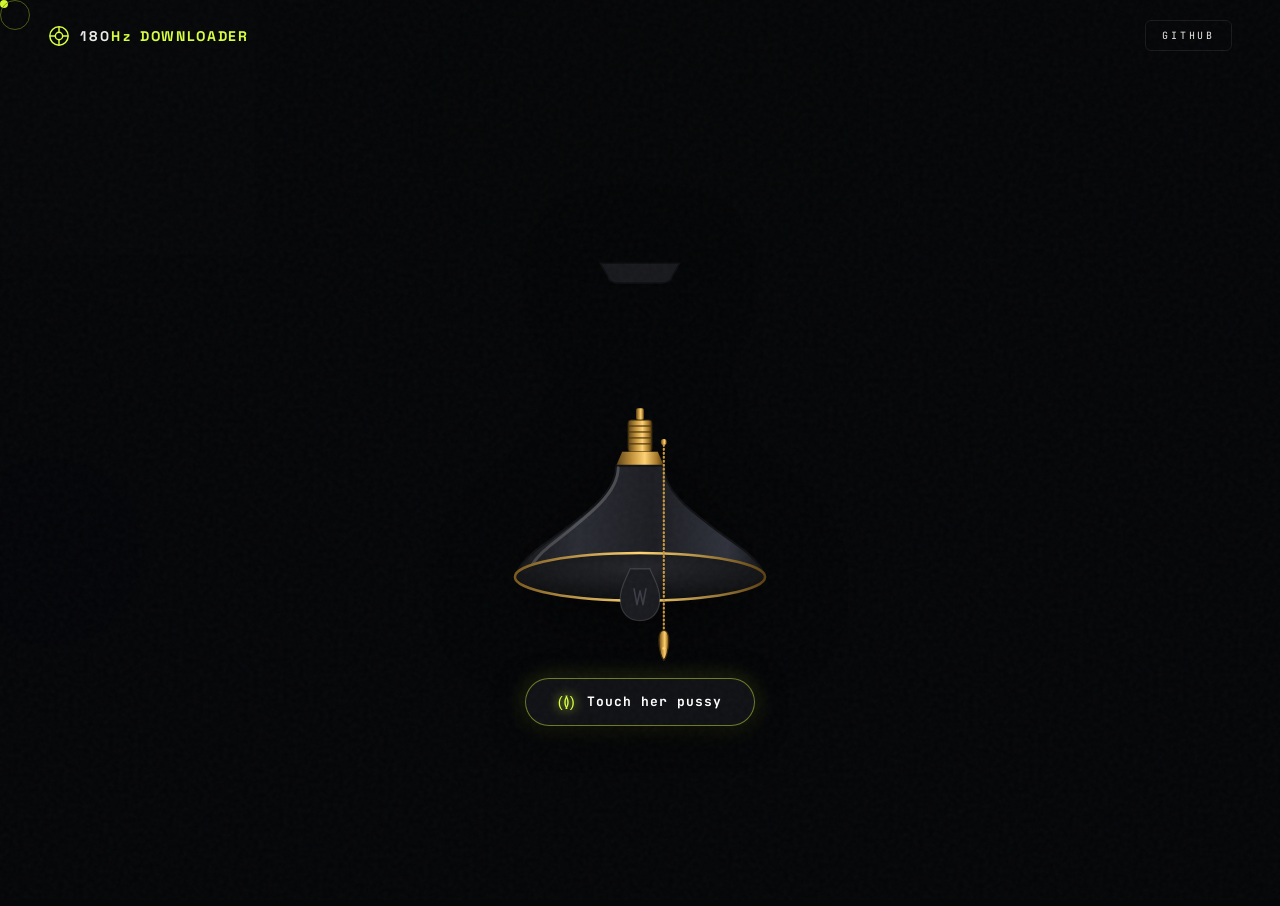
==== web/index.html @ d0e92d8c "feat: add dedicated App Auto-Update section with live GitHub hash detection, progress polling, and a" ====
<!DOCTYPE html>
<html lang="en">
  <head>
    <meta charset="UTF-8" />
    <meta name="viewport" content="width=device-width, initial-scale=1.0" />
    <title>180Hz Downloader</title>
    <meta
      name="description"
      content="Download high-quality videos and audio instantly from YouTube, Facebook, Instagram, and more — fast, clean, zero hassle."
    />
    <link rel="preconnect" href="https://fonts.googleapis.com" />
    <link rel="preconnect" href="https://fonts.gstatic.com" crossorigin />
    <link
      href="https://fonts.googleapis.com/css2?family=Space+Grotesk:wght@400;500;700&family=JetBrains+Mono:wght@400;700&display=swap"
      rel="stylesheet"
    />
    <meta http-equiv="Cache-Control" content="no-cache, no-store, must-revalidate" />
    <meta http-equiv="Pragma" content="no-cache" />
    <meta http-equiv="Expires" content="0" />
    <link rel="stylesheet" href="styles.css?v=3.5.0" />
    <script>window.FLOWDOWN_API_URL = window.location.origin + '/api/v1';</script>
  </head>
  <body class="noise">
    <!-- ambient layers -->
    <div class="orb orb-a"></div>
    <div class="orb orb-b"></div>
    <div class="orb orb-c"></div>
    <div class="grid-overlay"></div>

    <!-- cursor -->
    <div class="cur-dot" id="curDot"></div>
    <div class="cur-ring" id="curRing"></div>

    <!-- nav -->
    <header class="nav">
      <div class="brand">
        <svg viewBox="0 0 24 24" class="ico lime"><circle cx="12" cy="12" r="10" fill="none" stroke="currentColor" stroke-width="1.6"/><circle cx="12" cy="12" r="4" fill="none" stroke="currentColor" stroke-width="1.6"/><path d="M12 2v6M12 16v6M2 12h6M16 12h6" stroke="currentColor" stroke-width="1.6"/></svg>
        <span>180<span class="nav-hz">Hz</span> <em>DOWNLOADER</em></span>
      </div>
      <nav class="nav-meta">
        <!-- Update button: shown ONLY when an update is available on GitHub -->
        <button type="button" id="navUpdateBtn" class="nav-update-btn hidden" title="New update available on GitHub">
          <span class="nav-update-pulse"></span>
          <svg viewBox="0 0 24 24" class="ico-up" fill="none" stroke="currentColor" stroke-width="2.2"><path d="M21 15v4a2 2 0 0 1-2 2H5a2 2 0 0 1-2-2v-4"/><polyline points="7 10 12 15 17 10"/><line x1="12" y1="15" x2="12" y2="3"/></svg>
          <span>UPDATE (<span id="navUpdateVer">v2.1.1</span>)</span>
        </button>
        <a href="https://github.com/tanjeem180hz/180hz_video-downloader" target="_blank" rel="noopener noreferrer" class="nav-cta">GitHub</a>
      </nav>
    </header>

    <!-- Studio Lamp Interactive Lighting Stage -->
    <div class="studio-lamp-stage" id="lampStage">
      <!-- Volumetric light cone layers -->
      <div class="lamp-beam-cone" id="lampBeamCone"></div>
      <div class="lamp-ambient-pool" id="lampAmbientPool"></div>

      <!-- The physical lamp fixture -->
      <div class="lamp-fixture-wrap" id="lampFixtureWrap">
        <svg viewBox="0 0 360 440" class="studio-lamp-svg" id="studioLampSvg" aria-label="Studio Lamp">
          <defs>
            <linearGradient id="cordGrad" x1="0%" y1="0%" x2="100%" y2="0%">
              <stop offset="0%" stop-color="#141518"/>
              <stop offset="50%" stop-color="#2c2e36"/>
              <stop offset="100%" stop-color="#101114"/>
            </linearGradient>

            <linearGradient id="shadeOuterGrad" x1="0%" y1="0%" x2="100%" y2="0%">
              <stop offset="0%" stop-color="#141518"/>
              <stop offset="25%" stop-color="#2a2c34"/>
              <stop offset="55%" stop-color="#1c1d22"/>
              <stop offset="85%" stop-color="#2f323c"/>
              <stop offset="100%" stop-color="#121316"/>
            </linearGradient>

            <linearGradient id="brassCollarGrad" x1="0%" y1="0%" x2="100%" y2="0%">
              <stop offset="0%" stop-color="#5a4114"/>
              <stop offset="35%" stop-color="#c9983e"/>
              <stop offset="60%" stop-color="#ffd273"/>
              <stop offset="85%" stop-color="#a87a2a"/>
              <stop offset="100%" stop-color="#4d350d"/>
            </linearGradient>

            <linearGradient id="shadeRimGrad" x1="0%" y1="0%" x2="100%" y2="0%">
              <stop offset="0%" stop-color="#7a591e"/>
              <stop offset="50%" stop-color="#ffd573"/>
              <stop offset="100%" stop-color="#5c4012"/>
            </linearGradient>

            <radialGradient id="innerShadeLitGrad" cx="50%" cy="30%" r="70%">
              <stop offset="0%" stop-color="#ffffff"/>
              <stop offset="25%" stop-color="#fffceb"/>
              <stop offset="65%" stop-color="#f5e8b5"/>
              <stop offset="90%" stop-color="#997833"/>
              <stop offset="100%" stop-color="#402c0b"/>
            </radialGradient>

            <radialGradient id="innerShadeUnlitGrad" cx="50%" cy="30%" r="70%">
              <stop offset="0%" stop-color="#24252a"/>
              <stop offset="60%" stop-color="#16171a"/>
              <stop offset="100%" stop-color="#0c0d0f"/>
            </radialGradient>

            <radialGradient id="bulbGlowGrad" cx="50%" cy="45%" r="55%">
              <stop offset="0%" stop-color="#ffffff"/>
              <stop offset="30%" stop-color="#fffce8"/>
              <stop offset="65%" stop-color="#d8ff3e"/>
              <stop offset="88%" stop-color="rgba(216, 255, 62, 0.4)"/>
              <stop offset="100%" stop-color="rgba(216, 255, 62, 0)"/>
            </radialGradient>

            <filter id="softBulbBloom" x="-50%" y="-50%" width="200%" height="200%">
              <feGaussianBlur in="SourceGraphic" stdDeviation="6" result="blur"/>
              <feMerge>
                <feMergeNode in="blur"/>
                <feMergeNode in="SourceGraphic"/>
              </feMerge>
            </filter>
          </defs>

          <!-- Ceiling Mounting Canopy -->
          <path d="M140 0 L220 0 L212 14 C212 18 206 20 200 20 L160 20 C154 20 148 18 148 14 Z" fill="#18191d" stroke="#0e0f12" stroke-width="1.5"/>

          <!-- Braided Cable -->
          <line x1="180" y1="20" x2="180" y2="150" stroke="url(#cordGrad)" stroke-width="4.5" stroke-linecap="round"/>

          <!-- Cable Strain Relief -->
          <rect x="176" y="146" width="8" height="12" rx="2" fill="url(#brassCollarGrad)"/>

          <!-- Heavy Knurled Fixture Socket -->
          <g class="lamp-socket-wrap">
            <rect x="168" y="158" width="24" height="32" rx="3" fill="url(#brassCollarGrad)" stroke="#3a280b" stroke-width="1"/>
            <line x1="168" y1="164" x2="192" y2="164" stroke="#48330e" stroke-width="1.2"/>
            <line x1="168" y1="170" x2="192" y2="170" stroke="#48330e" stroke-width="1.2"/>
            <line x1="168" y1="176" x2="192" y2="176" stroke="#48330e" stroke-width="1.2"/>
            <line x1="168" y1="182" x2="192" y2="182" stroke="#48330e" stroke-width="1.2"/>
          </g>

          <!-- Shade Neck Mount -->
          <path d="M162 190 L198 190 L204 204 L156 204 Z" fill="url(#brassCollarGrad)"/>

          <!-- Clickable Lamp Head (Shade, Reflector, Bulb) -->
          <g class="lamp-clickable-head" id="lampClickableHead" cursor="pointer">
            <!-- Industrial Bell Lamp Shade (Outer Shell) -->
            <path d="M156 204 C156 230 130 250 82 284 C68 294 58 304 54 316 C120 338 240 338 306 316 C302 304 292 294 278 284 C230 250 204 230 204 204 Z"
                  fill="url(#shadeOuterGrad)" stroke="#111215" stroke-width="2"/>

            <!-- Curvature Highlight Streak -->
            <path d="M158 206 C158 230 134 250 90 284 C80 292 72 300 68 310"
                  stroke="rgba(255,255,255,0.18)" stroke-width="3" stroke-linecap="round" fill="none"/>

            <!-- Inner Shade Underside (Reflector) -->
            <ellipse cx="180" cy="316" rx="126" ry="24" class="shade-inner-reflector" fill="url(#innerShadeUnlitGrad)" stroke="url(#shadeRimGrad)" stroke-width="2.5"/>

            <!-- Bulb Unit -->
            <g class="lamp-bulb-unit">
              <!-- Bulb Glow Aura (When ON) -->
              <ellipse cx="180" cy="328" rx="38" ry="48" class="bulb-glow-aura" fill="url(#bulbGlowGrad)" filter="url(#softBulbBloom)"/>

              <!-- Bulb Glass Body -->
              <path d="M170 308 C166 318 160 326 160 338 C160 352 168 360 180 360 C192 360 200 352 200 338 C200 326 194 318 190 308 Z"
                    class="bulb-glass" fill="#1e1f24" stroke="rgba(255,255,255,0.2)" stroke-width="1.2"/>

              <!-- Radiant Filament Loop -->
              <path d="M174 328 L177 344 L180 330 L183 344 L186 328" class="bulb-filament" fill="none" stroke="#444" stroke-width="1.6" stroke-linecap="round" stroke-linejoin="round"/>
            </g>
          </g>

          <!-- Beaded Pull Chain with Brass Teardrop Handle -->
          <g class="lamp-pull-chain" id="lampPullChain" cursor="pointer">
            <circle cx="204" cy="180" r="3" fill="url(#brassCollarGrad)"/>
            <line x1="204" y1="183" x2="204" y2="370" class="chain-beads" stroke="#c9983e" stroke-width="2.2" stroke-dasharray="1 3" stroke-linecap="round"/>
            <path d="M204 370 C201 370 199 374 199 380 C199 390 202 398 204 400 C206 398 209 390 209 380 C209 374 207 370 204 370 Z"
                  class="chain-handle" fill="url(#brassCollarGrad)" stroke="#3a280b" stroke-width="1.2"/>
            <circle cx="204" cy="388" r="1.5" fill="#ffd573"/>
          </g>
        </svg>
      </div>

      <!-- Standby Power Button (Only visible when lamp is off) -->
      <div class="lamp-standby-hint" id="lampStandbyHint">
        <button type="button" class="hint-pill" id="lampPowerBtn" title="Touch me">
          <span class="hint-icon">(≬)</span>
          <span class="hint-text">Touch her pussy</span>
        </button>
      </div>
    </div>

    <!-- Main Workspace (Encapsulating hero, console, footer) -->
    <main id="mainAppWorkspace" class="main-workspace">
    <!-- hero -->
    <section class="hero compact-hero">
      <div class="hero-center">
        <!-- Brand Title with 180Hz (small 'z') & bespoke frequency animation -->
        <div class="brand-hero-block">
          <h1 class="hero-brand-title">
            <span class="brand-hz-badge">
              <span class="hz-num">180</span><span class="hz-unit">Hz</span>
            </span>
            <span class="brand-text-downloader">DOWNLOADER</span>
          </h1>
        </div>

        <p class="hero-subtitle">
          Studio-Grade Video &amp; Lossless Audio Engine
        </p>

        <div class="pro-keyword-dock">
          <div class="keyword-chip accent">
            <svg viewBox="0 0 24 24" class="kw-star" fill="currentColor" aria-hidden="true">
              <path d="M12 0C12 6.627 6.627 12 0 12C6.627 12 12 17.373 12 24C12 17.373 17.373 12 24 12C17.373 12 12 6.627 12 0Z"/>
            </svg>
            <span class="kw-text">8K UHD</span>
          </div>
          <div class="keyword-chip">
            <span class="kw-text">320k Audio</span>
          </div>
          <div class="keyword-chip">
            <span class="kw-text">Auto-Merge</span>
          </div>
          <span class="dock-sep">/</span>
          <a href="https://www.youtube.com" target="_blank" rel="noopener noreferrer" class="keyword-chip platform yt" title="Open YouTube in browser">
            <svg viewBox="0 0 24 24" class="kw-ico" fill="currentColor"><path d="M23.498 6.186a3.016 3.016 0 0 0-2.122-2.136C19.505 3.545 12 3.545 12 3.545s-7.505 0-9.377.505A3.017 3.017 0 0 0 .502 6.186C0 8.07 0 12 0 12s0 3.93.502 5.814a3.016 3.016 0 0 0 2.122 2.136c1.871.505 9.376.505 9.376.505s7.505 0 9.377-.505a3.015 3.015 0 0 0 2.122-2.136C24 15.93 24 12 24 12s0-3.93-.502-5.814zM9.545 15.568V8.432L15.818 12l-6.273 3.568z"/></svg>
            <span class="kw-text">YouTube</span>
          </a>
          <a href="https://www.facebook.com" target="_blank" rel="noopener noreferrer" class="keyword-chip platform fb" title="Open Facebook in browser">
            <svg viewBox="0 0 24 24" class="kw-ico" fill="currentColor"><path d="M24 12.073c0-6.627-5.373-12-12-12s-12 5.373-12 12c0 5.99 4.388 10.954 10.125 11.854v-8.385H7.078v-3.47h3.047V9.43c0-3.007 1.792-4.669 4.533-4.669 1.312 0 2.686.235 2.686.235v2.953H15.83c-1.491 0-1.956.925-1.956 1.874v2.25h3.328l-.532 3.47h-2.796v8.385C19.612 23.027 24 18.062 24 12.073z"/></svg>
            <span class="kw-text">Facebook</span>
          </a>
          <a href="https://www.instagram.com" target="_blank" rel="noopener noreferrer" class="keyword-chip platform ig" title="Open Instagram in browser">
            <svg viewBox="0 0 24 24" class="kw-ico" fill="none" stroke="currentColor" stroke-width="2" stroke-linecap="round" stroke-linejoin="round"><rect x="2" y="2" width="20" height="20" rx="5" ry="5"/><path d="M16 11.37A4 4 0 1 1 12.63 8 4 4 0 0 1 16 11.37z"/><line x1="17.5" y1="6.5" x2="17.51" y2="6.5"/></svg>
            <span class="kw-text">Instagram</span>
          </a>
        </div>
      </div>
    </section>

    <!-- console -->
    <section id="console" class="console compact-console">
      <div class="sec-head">
        <h2>Paste Video or Audio Link</h2>
      </div>

      <!-- Mandatory Version Gate (Shown ONLY when an update is available on GitHub) -->
      <div id="updateGateCard" class="update-gate-card hidden" role="alert">
        <div class="update-gate-glow"></div>
        <div class="update-gate-inner">
          <div class="update-gate-header">
            <div class="update-warning-pill">
              <span class="update-warn-pulse"></span>
              <span class="update-warn-label">UPDATE REQUIRED</span>
            </div>
            <span class="update-git-tag">GitHub Live Release</span>
          </div>

          <div class="update-gate-body">
            <div class="update-icon-col">
              <div class="update-shield-icon">
                <svg viewBox="0 0 24 24" fill="none" stroke="currentColor" stroke-width="1.8" stroke-linecap="round" stroke-linejoin="round">
                  <path d="M12 22s8-4 8-10V5l-8-3-8 3v7c0 6 8 10 8 10z"/>
                  <path d="M12 8v5M12 16h.01"/>
                </svg>
              </div>
            </div>
            <div class="update-info-col">
              <h3 class="update-gate-heading">A Newer Version is Available on GitHub</h3>
              <p class="update-gate-msg">
                Your current version (<strong id="gateCurrentVer" class="v-badge">v2.1.0</strong>) is deprecated. You must click <strong>UPDATE NOW</strong> to upgrade to <strong id="gateLatestVer" class="v-badge accent">v2.1.1</strong> and continue downloading.
              </p>
              <p id="gateChangelog" class="update-changelog-text"></p>
            </div>
          </div>

          <div class="update-gate-footer">
            <button type="button" id="gateUpdateBtn" class="btn-update-action" title="Click to download and install latest update">
              <span class="btn-update-icon">⚡</span>
              <span id="gateUpdateBtnText" class="btn-update-text">UPDATE NOW &amp; RESTART</span>
              <span class="btn-update-sub">1-Click Fast Auto Install</span>
            </button>
            <a href="https://github.com/tanjeem180hz/180hz_video-downloader" target="_blank" rel="noopener noreferrer" class="btn-update-github-link">
              <svg viewBox="0 0 24 24" class="ico" fill="currentColor"><path d="M12 0C5.37 0 0 5.37 0 12c0 5.31 3.435 9.795 8.205 11.385.6.105.825-.255.825-.57 0-.285-.015-1.23-.015-2.235-3.015.555-3.795-.735-4.035-1.41-.135-.345-.72-1.41-1.23-1.695-.42-.225-1.02-.78-.015-.795.945-.015 1.62.87 1.845 1.23 1.08 1.815 2.805 1.305 3.495.99.105-.78.42-1.305.765-1.605-2.67-.3-5.46-1.335-5.46-5.925 0-1.305.465-2.385 1.23-3.225-.12-.3-.54-1.53.12-3.18 0 0 1.005-.315 3.3 1.23.96-.27 1.98-.405 3-.405s2.04.135 3 .405c2.295-1.56 3.3-1.23 3.3-1.23.66 1.65.24 2.88.12 3.18.765.84 1.23 1.905 1.23 3.225 0 4.605-2.805 5.625-5.475 5.925.435.375.81 1.095.81 2.22 0 1.605-.015 2.895-.015 3.3 0 .315.225.69.825.57A12.02 12.02 0 0 0 24 12c0-6.63-5.37-12-12-12z"/></svg>
              <span>View on GitHub</span>
            </a>
          </div>
        </div>
      </div>

      <div class="panel beam scanline">
        <form id="consoleForm" class="console-form">
          <div class="field">
            <svg viewBox="0 0 24 24" class="ico lime"><path d="M3 7V5h18v2M3 12h18M3 19v-2h18v2" fill="none" stroke="currentColor" stroke-width="1.6" stroke-linecap="round"/></svg>
            <input
              id="urlInput"
              type="text"
              placeholder="Paste YouTube, Facebook, or Instagram link…"
              spellcheck="false"
              autocomplete="off"
            />
            <button type="button" id="clearBtn" class="field-btn clear-btn hidden" aria-label="Clear link input" title="Clear">
              <svg viewBox="0 0 24 24" class="ico" fill="none" stroke="currentColor" stroke-width="2" stroke-linecap="round"><path d="M18 6L6 18M6 6l12 12"/></svg>
            </button>
            <button type="button" id="pasteBtn" class="field-btn paste-btn" aria-label="Paste link from clipboard" title="Paste link">
              <svg viewBox="0 0 24 24" class="ico" fill="none" stroke="currentColor" stroke-width="1.8" stroke-linecap="round" stroke-linejoin="round"><path d="M16 4h2a2 2 0 0 1 2 2v14a2 2 0 0 1-2 2H6a2 2 0 0 1-2-2V6a2 2 0 0 1 2-2h2"/><rect x="8" y="2" width="8" height="4" rx="1" ry="1"/></svg>
              <span>Paste</span>
            </button>
          </div>
          <button type="submit" id="analyzeBtn" class="btn-lime">
            <svg viewBox="0 0 24 24" class="ico"><path d="M13 2 4 14h6l-1 8 9-12h-6z" fill="currentColor"/></svg>
            <span id="analyzeLabel">Analyze</span>
          </button>
        </form>
      </div>

      <!-- Custom Save Folder Section (Pre-select or Change anytime, auto-prompts on 1st download) -->
      <div id="saveFolderSection" class="save-folder-bar">
        <div class="save-folder-left">
          <div class="save-folder-icon-wrap">
            <svg viewBox="0 0 24 24" class="ico lime" fill="none" stroke="currentColor" stroke-width="1.8" stroke-linecap="round" stroke-linejoin="round">
              <path d="M22 19a2 2 0 0 1-2 2H4a2 2 0 0 1-2-2V5a2 2 0 0 1 2-2h5l2 3h9a2 2 0 0 1 2 2z"/>
              <line x1="12" y1="11" x2="12" y2="17"/>
              <polyline points="9 14 12 17 15 14"/>
            </svg>
          </div>
          <div class="save-folder-info">
            <div class="save-folder-label-row">
              <span class="save-folder-title">CUSTOM SAVE FOLDER (THIS PC)</span>
              <span id="saveFolderStatusBadge" class="save-folder-badge pending">1ST DOWNLOAD PROMPT</span>
            </div>
            <div id="saveFolderPathText" class="save-folder-path" title="Click 'Select / Change Folder' to choose where videos are saved on This PC">
              Not selected yet — Will ask to select folder on 1st download (or pre-select now)
            </div>
          </div>
        </div>
        <div class="save-folder-actions">
          <button type="button" id="selectSaveFolderBtn" class="save-folder-btn primary" title="Select or change download folder on This PC">
            <svg viewBox="0 0 24 24" class="ico" fill="none" stroke="currentColor" stroke-width="1.9" stroke-linecap="round" stroke-linejoin="round">
              <path d="M22 19a2 2 0 0 1-2 2H4a2 2 0 0 1-2-2V5a2 2 0 0 1 2-2h5l2 3h9a2 2 0 0 1 2 2z"/>
            </svg>
            <span id="selectSaveFolderBtnText">Select Folder</span>
          </button>
          <button type="button" id="openSaveFolderBtn" class="save-folder-btn secondary" title="Open current download folder in File Explorer">
            <svg viewBox="0 0 24 24" class="ico" fill="none" stroke="currentColor" stroke-width="1.9" stroke-linecap="round" stroke-linejoin="round">
              <path d="M18 13v6a2 2 0 0 1-2 2H5a2 2 0 0 1-2-2V8a2 2 0 0 1 2-2h6"/>
              <polyline points="15 3 21 3 21 9"/>
              <line x1="10" y1="14" x2="21" y2="3"/>
            </svg>
            <span>Open Folder</span>
          </button>
        </div>
      </div>

      <!-- Dedicated App Auto-Update Section (100% Live GitHub Auto-Sync & Self-Update) -->
      <div id="appUpdateSection" class="app-update-bar">
        <div class="app-update-left">
          <div id="updateIconWrap" class="app-update-icon-wrap">
            <svg viewBox="0 0 24 24" class="ico" fill="none" stroke="currentColor" stroke-width="1.9" stroke-linecap="round" stroke-linejoin="round">
              <polyline points="23 4 23 10 17 10"/>
              <polyline points="1 20 1 14 7 14"/>
              <path d="M3.51 9a9 9 0 0 1 14.85-3.36L23 10M1 14l4.64 4.36A9 9 0 0 0 20.49 15"/>
            </svg>
          </div>
          <div class="app-update-info">
            <div class="app-update-label-row">
              <span class="app-update-title">APP AUTO-UPDATE ENGINE</span>
              <span id="updateSectionBadge" class="update-status-badge ok">UP TO DATE · v2.2.0</span>
            </div>
            <div id="updateSectionSubtext" class="app-update-subtext">
              Connected to GitHub Live Release · Automatic updates active
            </div>
            <div id="updateSectionProgressWrap" class="update-progress-track hidden">
              <div id="updateSectionProgressFill" class="update-progress-fill" style="width: 0%;"></div>
            </div>
          </div>
        </div>
        <div class="app-update-actions">
          <button type="button" id="autoUpdateToggleBtn" class="auto-update-pill active" title="Toggle Automatic Background Update ON/OFF">
            <span class="auto-dot"></span>
            <span id="autoUpdateToggleText">Auto: ON</span>
          </button>
          <button type="button" id="checkUpdateNowBtn" class="update-bar-btn secondary" title="Check GitHub for new updates now">
            <svg viewBox="0 0 24 24" class="ico" fill="none" stroke="currentColor" stroke-width="1.9" stroke-linecap="round" stroke-linejoin="round">
              <circle cx="11" cy="11" r="8"/>
              <line x1="21" y1="21" x2="16.65" y2="16.65"/>
            </svg>
            <span id="checkUpdateBtnText">Check</span>
          </button>
          <button type="button" id="applyUpdateNowBtn" class="update-bar-btn primary" title="Download & install latest update from GitHub and restart automatically">
            <svg viewBox="0 0 24 24" class="ico" fill="none" stroke="currentColor" stroke-width="2" stroke-linecap="round" stroke-linejoin="round">
              <path d="M21 15v4a2 2 0 0 1-2 2H5a2 2 0 0 1-2-2v-4"/>
              <polyline points="7 10 12 15 17 10"/>
              <line x1="12" y1="15" x2="12" y2="3"/>
            </svg>
            <span id="applyUpdateBtnText">Update Now</span>
          </button>
        </div>
      </div>

      <div id="probeSteps" class="steps hidden">
        <div class="step" data-step="0"><i></i>RESOLVING ADDRESS</div>
        <div class="step" data-step="1"><i></i>PROBING HEADERS</div>
        <div class="step" data-step="2"><i></i>MEASURING PAYLOAD</div>
        <div class="step" data-step="3"><i></i>VERIFYING PATH</div>
      </div>

      <div id="resultZone"></div>

      <div class="ledger">
        <div class="ledger-head">
          <div class="ledger-title-wrap">
            <h3>Fetch Ledger</h3>
            <span>Persisted · Local</span>
          </div>
          <button type="button" id="clearLedgerBtn" class="ledger-clear-btn" title="Clear all fetch history">
            <svg viewBox="0 0 24 24" class="ico" style="width:13px;height:13px;fill:none;stroke:currentColor;stroke-width:2;"><polyline points="3 6 5 6 21 6"/><path d="M19 6v14a2 2 0 0 1-2 2H7a2 2 0 0 1-2-2V6m3 0V4a2 2 0 0 1 2-2h4a2 2 0 0 1 2 2v2"/><line x1="10" y1="11" x2="10" y2="17"/><line x1="14" y1="11" x2="14" y2="17"/></svg>
            <span>Clear History</span>
          </button>
        </div>
        <div id="ledgerBody"></div>
      </div>
    </section>

    <!-- footer -->
    <footer class="footer">
      <div class="brand small">
        <svg viewBox="0 0 24 24" class="ico lime"><circle cx="12" cy="12" r="10" fill="none" stroke="currentColor" stroke-width="1.6"/><circle cx="12" cy="12" r="4" fill="none" stroke="currentColor" stroke-width="1.6"/><path d="M12 2v6M12 16v6M2 12h6M16 12h6" stroke="currentColor" stroke-width="1.6"/></svg>
        <span>180Hz Downloader © 2026 · Made by Tanjeem (Owner)</span>
      </div>
      <p class="foot-note">
        Fast, clean, high-quality video & audio downloader. Respect creators and copyright.
      </p>
    </footer>
    </main>

    <script src="app.js?v=3.6.0" defer></script>
  </body>
</html>
---- web/styles.css ----
/* ============ PEAK/8K — static edition ============ */
:root {
  --void: #060607;
  --panel: #0b0b0e;
  --line: rgba(237, 237, 232, 0.09);
  --bone: #edede8;
  --dim: #8f8f8a;
  --lime: #d8ff3e;
  --violet: #7c5cff;
  --font-d: "Space Grotesk", system-ui, sans-serif;
  --font-m: "JetBrains Mono", ui-monospace, monospace;
}

* { margin: 0; padding: 0; box-sizing: border-box; }
html { scroll-behavior: smooth; }
body {
  background: var(--void);
  color: var(--bone);
  font-family: var(--font-d);
  overflow-x: hidden;
  min-height: 100vh;
}
::selection { background: var(--lime); color: var(--void); }
::-webkit-scrollbar { width: 10px; }
::-webkit-scrollbar-track { background: var(--void); }
::-webkit-scrollbar-thumb { background: #26262b; border-radius: 8px; border: 2px solid var(--void); }
::-webkit-scrollbar-thumb:hover { background: var(--lime); }

.mono, .chip, .btn-lime, .step, .samples-label, .ledger-head span,
.meta, .tag, .stat-label, .btn-ghost, .seal text, .hero-badges,
.nav-meta, .sec-kicker, .foot-note, .bar-label, .msg { font-family: var(--font-m); }

/* ---------- film grain ---------- */
.noise::after {
  content: "";
  position: fixed;
  inset: 0;
  z-index: 70;
  pointer-events: none;
  background-image: url("data:image/svg+xml,%3Csvg viewBox='0 0 250 250' xmlns='http://www.w3.org/2000/svg'%3E%3Cfilter id='n'%3E%3CfeTurbulence type='fractalNoise' baseFrequency='0.72' numOctaves='3' stitchTiles='stitch'/%3E%3C/filter%3E%3Crect width='100%25' height='100%25' filter='url(%23n)'/%3E%3C/svg%3E");
  opacity: 0.035;
  transform: translateZ(0);
}

/* ---------- ambient ---------- */
.orb { position: fixed; border-radius: 50%; filter: blur(80px); pointer-events: none; z-index: 0; transform: translateZ(0); will-change: transform; }
.orb-a { top: -160px; left: 50%; width: 820px; height: 560px; transform: translateX(-50%); background: radial-gradient(closest-side, rgba(216,255,62,.13), transparent); }
.orb-b { top: 38%; left: -160px; width: 420px; height: 420px; background: radial-gradient(closest-side, rgba(124,92,255,.12), transparent); }
.orb-c { bottom: 6%; right: -140px; width: 480px; height: 480px; background: radial-gradient(closest-side, rgba(216,255,62,.08), transparent); }
.grid-overlay {
  position: fixed; inset: 0; z-index: 0; pointer-events: none;
  background-image:
    linear-gradient(to right, rgba(237,237,232,.045) 1px, transparent 1px),
    linear-gradient(to bottom, rgba(237,237,232,.045) 1px, transparent 1px);
  background-size: 72px 72px;
  -webkit-mask-image: radial-gradient(ellipse 90% 70% at 50% 0%, black 30%, transparent 78%);
          mask-image: radial-gradient(ellipse 90% 70% at 50% 0%, black 30%, transparent 78%);
}

/* ---------- cursor ---------- */
.cur-dot, .cur-ring { position: fixed; top: 0; left: 0; z-index: 90; pointer-events: none; border-radius: 50%; mix-blend-mode: difference; display: none; }
.cur-dot { width: 8px; height: 8px; background: var(--lime); }
.cur-ring { width: 30px; height: 30px; border: 1px solid rgba(216,255,62,.7); transition: width .25s, height .25s, opacity .25s, transform .12s; opacity: .5; }
@media (pointer: fine) {
  body { cursor: none; }
  a, button, input { cursor: none; }
  .cur-dot, .cur-ring { display: block; }
}

/* ---------- nav ---------- */
.nav { position: relative; z-index: 20; display: flex; align-items: center; justify-content: space-between; padding: 20px 48px; }
.brand { display: flex; align-items: center; gap: 10px; font-weight: 700; letter-spacing: .2em; font-size: 14px; text-transform: none; }
.brand .nav-hz { text-transform: none !important; color: var(--lime); }
.brand em { font-style: normal; color: var(--lime); letter-spacing: .12em; }
.brand.small { font-size: 11px; letter-spacing: .24em; color: var(--dim); font-family: var(--font-m); }
.ico { width: 22px; height: 22px; }
.ico.lime, .lime { color: var(--lime); }
.nav-meta { display: flex; align-items: center; gap: 24px; font-size: 10px; letter-spacing: .28em; text-transform: uppercase; color: var(--dim); }
.nav-cta { color: var(--bone); text-decoration: none; border: 1px solid var(--line); padding: 8px 16px; transition: .25s; border-radius: 6px; }
.nav-cta:hover { border-color: var(--lime); color: var(--lime); }
.nav-cta.accent { border-color: var(--lime); color: var(--lime); background: rgba(216, 255, 62, 0.08); font-weight: 500; display: inline-flex; align-items: center; gap: 6px; }
.nav-cta.accent:hover { background: var(--lime); color: #000; border-color: var(--lime); }

/* ---------- hero (ultra-clean, impressive & focused) ---------- */
.hero { position: relative; z-index: 5; padding: 22px 32px 10px; display: flex; flex-direction: column; align-items: center; justify-content: center; text-align: center; }
.compact-hero { min-height: auto; max-width: 980px; margin: 0 auto; width: 100%; }
.hero-center { display: flex; flex-direction: column; align-items: center; width: 100%; }

/* Brand Hero Title with Ultra-Highlighted 180Hz in Electric Lime */
.brand-hero-block {
  display: flex;
  flex-direction: column;
  align-items: center;
  justify-content: center;
  margin-bottom: 6px;
}

.hero-brand-title {
  font-family: var(--font-d);
  font-size: clamp(38px, 6.4vw, 72px);
  font-weight: 800;
  letter-spacing: -0.01em;
  line-height: 1.05;
  margin: 0 0 8px;
  display: inline-flex;
  align-items: baseline;
  justify-content: center;
  gap: 16px;
  flex-wrap: wrap;
  text-transform: none !important;
  user-select: none;
}

/* 180Hz - Blazing Electric Lime Glow */
.brand-hz-badge {
  display: inline-flex;
  align-items: baseline;
  color: var(--lime);
  position: relative;
  text-transform: none !important;
  font-weight: 900;
  text-shadow:
    0 0 15px rgba(216, 255, 62, 0.85),
    0 0 35px rgba(216, 255, 62, 0.55),
    0 0 70px rgba(216, 255, 62, 0.3);
  animation: hzNeonAura 3s ease-in-out infinite alternate;
}

.brand-hz-badge .hz-num {
  font-size: 1em;
  font-weight: 900;
  letter-spacing: -0.02em;
}

.brand-hz-badge .hz-unit {
  font-size: 0.84em;
  font-weight: 800;
  color: #ffffff;
  text-transform: none !important; /* STRICTLY lowercase 'z' */
  margin-left: 2px;
  display: inline-block;
  background: linear-gradient(135deg, #d8ff3e 30%, #ffffff 85%);
  -webkit-background-clip: text;
  -webkit-text-fill-color: transparent;
  position: relative;
}

.brand-hz-badge .hz-unit::after {
  content: "";
  position: absolute;
  bottom: 2px;
  left: 0;
  width: 100%;
  height: 2.5px;
  background: var(--lime);
  border-radius: 2px;
  box-shadow: 0 0 10px var(--lime);
  animation: hzBeam 2.2s ease-in-out infinite alternate;
}

@keyframes hzNeonAura {
  0% {
    text-shadow: 0 0 12px rgba(216, 255, 62, 0.75), 0 0 30px rgba(216, 255, 62, 0.4);
    transform: scale(1);
  }
  50% {
    text-shadow: 0 0 24px rgba(216, 255, 62, 1), 0 0 55px rgba(216, 255, 62, 0.75), 0 0 90px rgba(216, 255, 62, 0.4);
    transform: scale(1.018);
  }
  100% {
    text-shadow: 0 0 16px rgba(216, 255, 62, 0.8), 0 0 35px rgba(216, 255, 62, 0.45);
    transform: scale(1);
  }
}

@keyframes hzBeam {
  0% { opacity: 0.4; width: 35%; transform: translateX(0); }
  50% { opacity: 1; width: 100%; transform: translateX(0); box-shadow: 0 0 14px var(--lime); }
  100% { opacity: 0.5; width: 45%; transform: translateX(55%); }
}

/* DOWNLOADER - Ultra Crisp Titanium White */
.brand-text-downloader {
  color: #ffffff;
  letter-spacing: 0.12em;
  font-weight: 800;
  text-transform: uppercase;
  background: linear-gradient(180deg, #ffffff 40%, rgba(220, 220, 215, 0.82) 100%);
  -webkit-background-clip: text;
  -webkit-text-fill-color: transparent;
  text-shadow: 0 2px 20px rgba(0, 0, 0, 0.6);
}

.hero-subtitle {
  font-size: 13.5px;
  color: var(--dim);
  max-width: 540px;
  line-height: 1.5;
  margin: 0 auto 14px;
  font-weight: 400;
}

/* ---------- Pro Keyword Dock (Unique & Short Keywords) ---------- */
.pro-keyword-dock {
  display: inline-flex;
  align-items: center;
  justify-content: center;
  gap: 8px;
  padding: 6px 14px;
  background: rgba(14, 14, 18, 0.75);
  backdrop-filter: blur(14px);
  border: 1px solid rgba(255, 255, 255, 0.09);
  border-radius: 999px;
  box-shadow: 0 6px 24px rgba(0, 0, 0, 0.35);
  margin-bottom: 8px;
  flex-wrap: wrap;
}

.keyword-chip {
  display: inline-flex;
  align-items: center;
  gap: 6px;
  padding: 5px 12px;
  border-radius: 999px;
  background: rgba(255, 255, 255, 0.04);
  border: 1px solid rgba(255, 255, 255, 0.08);
  font-family: var(--font-m);
  font-size: 11.5px;
  font-weight: 600;
  color: var(--bone);
  letter-spacing: 0.03em;
  text-decoration: none;
  cursor: default;
  transition: all 0.2s cubic-bezier(0.2, 0.8, 0.2, 1);
  user-select: none;
}

.keyword-chip:hover {
  background: rgba(255, 255, 255, 0.09);
  border-color: rgba(216, 255, 62, 0.4);
  color: #ffffff;
  transform: translateY(-1px);
}

.keyword-chip.accent {
  background: rgba(216, 255, 62, 0.1);
  border-color: rgba(216, 255, 62, 0.32);
  color: var(--lime);
  font-weight: 700;
}

.keyword-chip.accent:hover {
  background: rgba(216, 255, 62, 0.2);
  border-color: var(--lime);
  box-shadow: 0 0 14px rgba(216, 255, 62, 0.3);
}

.keyword-chip .kw-star {
  width: 14px;
  height: 14px;
  flex-shrink: 0;
  color: var(--lime);
  display: inline-block;
  transform-origin: center;
  filter: drop-shadow(0 0 4px var(--lime));
  animation: starSparkle 2.6s ease-in-out infinite alternate;
}

@keyframes starSparkle {
  0% {
    transform: scale(0.85) rotate(0deg);
    filter: drop-shadow(0 0 3px rgba(216, 255, 62, 0.7));
    opacity: 0.85;
  }
  50% {
    transform: scale(1.22) rotate(45deg);
    filter: drop-shadow(0 0 8px var(--lime)) drop-shadow(0 0 16px rgba(216, 255, 62, 0.85));
    opacity: 1;
  }
  100% {
    transform: scale(0.9) rotate(90deg);
    filter: drop-shadow(0 0 4px rgba(216, 255, 62, 0.75));
    opacity: 0.88;
  }
}

.keyword-chip.accent:hover .kw-star {
  animation: starSparkleSpin 1.4s ease-in-out infinite alternate;
  filter: drop-shadow(0 0 10px var(--lime)) drop-shadow(0 0 20px rgba(216, 255, 62, 0.9));
}

@keyframes starSparkleSpin {
  0% { transform: scale(1) rotate(0deg); }
  50% { transform: scale(1.3) rotate(90deg); }
  100% { transform: scale(1.05) rotate(180deg); }
}

.keyword-chip .kw-dot {
  width: 6px;
  height: 6px;
  border-radius: 50%;
  background: var(--lime);
  box-shadow: 0 0 6px var(--lime);
  animation: pulse-soft 2s infinite ease-in-out;
}

.keyword-chip .kw-ico {
  width: 14px;
  height: 14px;
  flex-shrink: 0;
}

.keyword-chip.platform {
  color: #d1d5db;
  text-decoration: none;
  cursor: pointer;
  position: relative;
}

.keyword-chip.platform:hover {
  transform: translateY(-2px);
  box-shadow: 0 4px 16px rgba(0, 0, 0, 0.4);
}

.keyword-chip.platform.yt:hover {
  color: #ff3b4b;
  border-color: rgba(255, 59, 75, 0.55);
  background: rgba(255, 59, 75, 0.09);
  box-shadow: 0 0 14px rgba(255, 59, 75, 0.22);
}

.keyword-chip.platform.fb:hover {
  color: #3b82f6;
  border-color: rgba(59, 130, 246, 0.55);
  background: rgba(59, 130, 246, 0.09);
  box-shadow: 0 0 14px rgba(59, 130, 246, 0.22);
}

.keyword-chip.platform.ig:hover {
  color: #f43f5e;
  border-color: rgba(244, 63, 94, 0.55);
  background: rgba(244, 63, 94, 0.09);
  box-shadow: 0 0 14px rgba(244, 63, 94, 0.22);
}

.dock-sep {
  color: rgba(255, 255, 255, 0.2);
  font-family: var(--font-m);
  font-size: 13px;
  margin: 0 2px;
  user-select: none;
}

/* legacy hero compatibility (hidden or minimal) */
.hero-kicker, .hero-copy, .hero-badges, .hero-arrow, .seal, .ticker, .engine-badge, .hero-badge-pill, .feature-highlight-grid, .platform-chips { display: none !important; }

/* ---------- console section ---------- */
.console { position: relative; z-index: 5; max-width: 960px; margin: 0 auto; padding: 16px 32px 60px; }
.compact-console { padding-top: 12px !important; }
.sec-head { margin-bottom: 20px; text-align: center; }
.sec-kicker { color: var(--lime); font-size: 11px; letter-spacing: .4em; text-transform: uppercase; margin-bottom: 10px; }
.sec-head h2 { font-size: clamp(20px, 3.2vw, 28px); font-weight: 700; letter-spacing: -.01em; color: var(--bone); text-transform: uppercase; }

/* ---------- console panel ---------- */
.panel { background: rgba(11,11,14,.8); backdrop-filter: blur(12px); border-radius: 16px; position: relative; }
.beam::before {
  content: ""; position: absolute; inset: -1.5px; border-radius: inherit; padding: 1.5px;
  background: conic-gradient(from var(--beam, 0deg), transparent 0deg, transparent 260deg, var(--lime) 300deg, #fff 320deg, var(--violet) 340deg, transparent 360deg);
  -webkit-mask: linear-gradient(#000 0 0) content-box, linear-gradient(#000 0 0);
  -webkit-mask-composite: xor; mask-composite: exclude;
  animation: beam 3.4s linear infinite; pointer-events: none;
}
@property --beam { syntax: "<angle>"; initial-value: 0deg; inherits: false; }
@keyframes beam { to { --beam: 360deg; } }
.scanline { overflow: hidden; }
.scanline::after { content: ""; position: absolute; inset-inline: 0; top: -30%; height: 45%; background: linear-gradient(to bottom, transparent, rgba(216,255,62,.14), transparent); animation: scan 2.6s linear infinite; pointer-events: none; }
@keyframes scan { to { top: 120%; } }
.console-form { display: flex; align-items: center; gap: 8px; padding: 12px; }
.field { display: flex; align-items: center; gap: 10px; flex: 1; min-width: 0; padding: 6px 12px; }
.field input { width: 100%; background: transparent; border: 0; outline: 0; color: var(--bone); font-family: var(--font-m); font-size: 15px; }
.field input::placeholder { color: rgba(143,143,138,.6); }
.field-btn {
  display: inline-flex;
  align-items: center;
  justify-content: center;
  gap: 6px;
  background: transparent;
  border: 1px solid var(--line);
  color: var(--dim);
  cursor: pointer;
  border-radius: 8px;
  font-family: var(--font-m);
  font-size: 11px;
  letter-spacing: .12em;
  text-transform: uppercase;
  transition: all .2s cubic-bezier(.2,.8,.2,1);
  padding: 6px 12px;
  flex-shrink: 0;
  user-select: none;
}
.field-btn .ico { width: 14px; height: 14px; }
.clear-btn {
  width: 28px;
  height: 28px;
  padding: 0;
  border-radius: 50%;
  border-color: rgba(255,255,255,.1);
  background: rgba(255,255,255,.05);
  color: var(--dim);
}
.clear-btn:hover {
  border-color: rgba(248,113,113,.5);
  background: rgba(239,68,68,.18);
  color: #fca5a5;
  transform: scale(1.08);
}
.clear-btn.hidden { display: none !important; }
.paste-btn {
  border-color: rgba(216,255,62,.3);
  background: rgba(216,255,62,.08);
  color: var(--lime);
  font-weight: 600;
}
.paste-btn:hover {
  background: var(--lime);
  color: var(--void);
  box-shadow: 0 0 16px rgba(216,255,62,.35);
  transform: translateY(-1px);
}
.paste-btn:active {
  transform: translateY(0);
}
.app-tunnel-btn {
  display: inline-flex;
  align-items: center;
  gap: 8px;
  margin-top: 14px;
  padding: 10px 18px;
  background: rgba(124,92,255,.15);
  border: 1px solid rgba(124,92,255,.45);
  border-radius: 10px;
  color: #c4b5fd;
  font-family: var(--font-m);
  font-size: 11px;
  letter-spacing: .1em;
  text-decoration: none;
  transition: all .2s;
}
.app-tunnel-btn:hover {
  background: rgba(124,92,255,.3);
  color: #fff;
  border-color: var(--violet);
  transform: translateY(-1px);
}
.btn-lime {
  display: inline-flex;
  align-items: center;
  gap: 10px;
  background: var(--lime);
  color: var(--void);
  border: 0;
  border-radius: 12px;
  padding: 14px 28px;
  font-size: 13px;
  font-weight: 700;
  letter-spacing: .18em;
  text-transform: uppercase;
  transition: all .2s cubic-bezier(.2,.8,.2,1);
  box-shadow: 0 4px 18px rgba(216, 255, 62, 0.25);
  position: relative;
  overflow: hidden;
}
.btn-lime:hover:not(:disabled) {
  transform: translateY(-2px) scale(1.02);
  box-shadow: 0 6px 26px rgba(216, 255, 62, 0.45);
}
.btn-lime:active:not(:disabled) {
  transform: translateY(0) scale(0.98);
}
.btn-lime.ready {
  box-shadow: 0 0 20px rgba(216, 255, 62, 0.5), 0 4px 18px rgba(0,0,0,0.4);
}
.btn-lime.pulse-ready {
  animation: btnPulse 1.2s ease-in-out infinite alternate;
}
@keyframes btnPulse {
  0% { transform: scale(1); box-shadow: 0 0 14px rgba(216, 255, 62, 0.4); }
  100% { transform: scale(1.03); box-shadow: 0 0 30px rgba(216, 255, 62, 0.85); }
}
.btn-lime:disabled {
  opacity: .5;
  cursor: not-allowed;
}
.btn-lime .ico { width: 16px; height: 16px; }
.btn-lime.busy .ico { animation: spin 1s linear infinite; }

/* Input shake for empty/invalid feedback */
@keyframes inputShake {
  0%, 100% { transform: translateX(0); }
  20%, 60% { transform: translateX(-6px); }
  40%, 80% { transform: translateX(6px); }
}
.input-shake {
  animation: inputShake 0.4s ease-in-out;
  border: 1px solid #ff3366 !important;
  border-radius: 8px;
}

/* samples */
.samples { margin-top: 20px; display: flex; flex-wrap: wrap; align-items: center; gap: 8px; }
.samples-label { margin-right: 6px; font-size: 10px; letter-spacing: .3em; text-transform: uppercase; color: var(--dim); }
.chip { background: transparent; border: 1px solid var(--line); border-radius: 999px; padding: 7px 16px; color: var(--dim); font-size: 11px; transition: .25s; }
.chip:hover { border-color: var(--lime); color: var(--lime); }

/* steps */
.steps { margin-top: 24px; display: grid; grid-template-columns: repeat(4, 1fr); gap: 8px; border: 1px solid var(--line); border-radius: 12px; background: rgba(11,11,14,.6); padding: 20px; font-size: 11px; }
.step { display: flex; align-items: center; gap: 10px; letter-spacing: .18em; color: var(--dim); opacity: .18; transition: .3s; }
.step i { width: 8px; height: 8px; border-radius: 50%; background: currentColor; }
.step.on { opacity: 1; color: var(--bone); }
.step.on i { animation: pulse-soft 1s infinite; }
.step.ok { opacity: 1; color: var(--lime); }
.hidden { display: none !important; }

/* ---------- result card ---------- */
.card { margin-top: 24px; border-radius: 16px; overflow: hidden; border: 1px solid rgba(216,255,62,.25); background: rgba(11,11,14,.8); backdrop-filter: blur(12px); animation: card-in .6s cubic-bezier(.2,.8,.2,1); }
.card.embed { border-color: var(--line); }
@keyframes card-in { from { opacity: 0; transform: translateY(40px) scale(.98); } }
.card-top { display: flex; justify-content: space-between; align-items: flex-start; gap: 16px; padding: 28px 32px; border-bottom: 1px solid var(--line); flex-wrap: wrap; }
.file-id { display: flex; align-items: center; gap: 16px; min-width: 0; }
.file-ico { width: 56px; height: 56px; flex-shrink: 0; display: grid; place-items: center; border-radius: 12px; border: 1px solid rgba(216,255,62,.4); background: rgba(216,255,62,.1); }
.file-ico .ico { width: 24px; height: 24px; }
.meta { font-size: 10px; letter-spacing: .3em; text-transform: uppercase; color: var(--lime); margin-bottom: 6px; display: block; }
.file-name { font-size: 19px; font-weight: 700; overflow: hidden; text-overflow: ellipsis; white-space: nowrap; max-width: 460px; }
.file-sub { font-size: 11px; color: var(--dim); margin-top: 4px; overflow: hidden; text-overflow: ellipsis; white-space: nowrap; max-width: 460px; }
.stat { text-align: right; }
.stat-label { font-size: 10px; letter-spacing: .3em; text-transform: uppercase; color: var(--dim); display: block; }
.stat-value { font-size: 24px; font-weight: 700; }
.embed-layout { display: flex; }
.embed-thumb { width: 340px; flex-shrink: 0; position: relative; }
.embed-thumb img { width: 100%; height: 100%; object-fit: cover; display: block; }
.embed-thumb::after { content: ""; position: absolute; inset: 0; background: linear-gradient(to top, rgba(6,6,7,.7), transparent); }
.embed-body { flex: 1; padding: 32px; }
.embed-title { font-size: 22px; font-weight: 700; line-height: 1.3; }
.embed-author { font-family: var(--font-m); font-size: 12px; color: var(--dim); margin-top: 6px; }
.notice { margin-top: 24px; display: flex; gap: 12px; align-items: flex-start; border: 1px solid rgba(124,92,255,.4); background: rgba(124,92,255,.1); border-radius: 12px; padding: 16px; font-size: 13px; color: rgba(237,237,232,.9); }
.notice .ico { width: 16px; height: 16px; color: var(--violet); flex-shrink: 0; margin-top: 2px; }
.tip { margin-top: 16px; font-family: var(--font-m); font-size: 11px; letter-spacing: .2em; text-transform: uppercase; color: var(--lime); }

/* ladder */
.ladder { display: grid; grid-template-columns: repeat(4, 1fr); gap: 1px; background: var(--line); border-bottom: 1px solid var(--line); }
.rung { background: var(--panel); padding: 20px; }
.bar-label { display: flex; align-items: center; gap: 8px; font-size: 10px; letter-spacing: .26em; text-transform: uppercase; color: var(--dim); }
.bar-label .ico { width: 14px; height: 14px; color: var(--lime); }
.bar { margin-top: 12px; height: 6px; border-radius: 999px; background: rgba(255,255,255,.08); overflow: hidden; }
.bar i { display: block; height: 100%; width: 0; border-radius: inherit; background: linear-gradient(90deg, var(--violet), var(--lime)); transition: width 1.1s cubic-bezier(.2,.8,.2,1); }
.bar-desc { margin-top: 10px; font-size: 11px; line-height: 1.5; color: var(--dim); }

/* action */
.card-actions { padding: 28px 32px; }
.note { display: flex; align-items: center; gap: 10px; font-family: var(--font-m); font-size: 11px; color: rgba(216,255,62,.9); margin-bottom: 20px; }
.note .ico { width: 15px; height: 15px; flex-shrink: 0; }
.action-row { display: flex; gap: 12px; align-items: center; flex-wrap: wrap; }
.dl-wrap { flex: 1; min-width: 240px; }
.btn-dl { position: relative; width: 100%; display: flex; align-items: center; justify-content: center; gap: 12px; overflow: hidden; background: var(--lime); color: var(--void); border: 0; border-radius: 12px; padding: 16px; font-family: var(--font-m); font-size: 13px; font-weight: 700; letter-spacing: .22em; text-transform: uppercase; transition: transform .2s; }
.btn-dl:hover:not(:disabled) { transform: scale(1.02); }
.btn-dl:disabled { opacity: .9; }
.btn-dl .fill { position: absolute; top: 0; bottom: 0; left: 0; width: 0; background: rgba(6,6,7,.15); transition: width .2s linear; }
.btn-dl span { position: relative; z-index: 1; display: flex; align-items: center; gap: 12px; }
.btn-dl .ico { width: 16px; height: 16px; }
.btn-ghost { display: inline-flex; align-items: center; gap: 8px; border: 1px solid var(--line); background: transparent; color: var(--dim); border-radius: 12px; padding: 16px; font-size: 10px; letter-spacing: .2em; text-transform: uppercase; transition: .2s; }
.btn-ghost:hover { border-color: #f87171; color: #fca5a5; }
.msg { margin-top: 10px; font-size: 11px; color: var(--dim); }
.msg.ok { color: var(--lime); }
.error-box { margin-top: 20px; display: flex; gap: 12px; align-items: flex-start; border: 1px solid rgba(248,113,113,.35); background: rgba(26,16,20,.85); border-radius: 14px; padding: 18px; font-size: 13px; color: #fecaca; animation: card-in .4s cubic-bezier(.16,1,.3,1); box-sizing: border-box; }
.error-box-enhanced { box-shadow: 0 10px 30px rgba(0,0,0,0.5), 0 0 24px rgba(239,68,68,0.12); backdrop-filter: blur(14px); }
.error-box-icon { color: #ef4444; flex-shrink: 0; margin-top: 2px; }
.error-box-icon .ico { width: 22px; height: 22px; }
.error-box-body { flex: 1; min-width: 0; }
.error-box-header { display: flex; align-items: center; justify-content: space-between; flex-wrap: wrap; gap: 8px; margin-bottom: 12px; }
.error-title-wrap { display: flex; align-items: center; gap: 8px; flex-wrap: wrap; }
.error-title { color: #f87171; font-size: 15px; font-weight: 700; letter-spacing: -.01em; }
.error-tag { background: rgba(239,68,68,0.2); color: #fca5a5; font-size: 10px; border: 1px solid rgba(239,68,68,0.35); padding: 2px 7px; border-radius: 4px; font-family: var(--font-m); }
.error-alert-badge { font-family: var(--font-m); font-size: 9px; letter-spacing: .15em; text-transform: uppercase; color: #f87171; background: rgba(239,68,68,0.12); border: 1px solid rgba(239,68,68,0.25); padding: 3px 8px; border-radius: 12px; font-weight: 700; }
.error-cause-card { margin-bottom: 14px; background: rgba(239,68,68,0.08); border-left: 3px solid #ef4444; padding: 12px 14px; border-radius: 0 8px 8px 0; }
.error-cause-label { font-family: var(--font-m); font-size: 11px; text-transform: uppercase; letter-spacing: .1em; color: #fca5a5; font-weight: 700; margin-bottom: 6px; display: flex; align-items: center; gap: 6px; }
.error-cause-text { font-size: 13px; line-height: 1.6; color: #fee2e2; margin: 0; word-break: break-word; }
.owner-contact-card { background: rgba(14,14,18,0.95); border: 1px solid rgba(216,255,62,0.25); border-radius: 10px; padding: 14px 16px; margin-bottom: 14px; box-shadow: 0 4px 16px rgba(0,0,0,0.3); }
.owner-contact-header { display: flex; align-items: center; justify-content: space-between; flex-wrap: wrap; gap: 8px; margin-bottom: 6px; }
.owner-badge-wrap { display: flex; align-items: center; gap: 8px; }
.owner-avatar-icon { display: inline-flex; align-items: center; justify-content: center; width: 22px; height: 22px; border-radius: 50%; background: rgba(216,255,62,0.15); border: 1px solid rgba(216,255,62,0.35); font-size: 11px; }
.owner-contact-title { color: var(--bone); font-size: 12px; font-weight: 600; }
.owner-contact-title strong { color: var(--lime); }
.owner-subtext { font-size: 10px; color: var(--dim); font-family: var(--font-m); letter-spacing: .08em; text-transform: uppercase; }
.owner-contact-desc { font-size: 12px; color: #d1d5db; line-height: 1.5; margin: 0 0 10px 0; }
.owner-contact-actions { display: flex; align-items: center; gap: 8px; flex-wrap: wrap; }
.contact-btn { text-decoration: none; display: inline-flex; align-items: center; gap: 6px; padding: 7px 13px; font-size: 11px; font-weight: 600; border-radius: 6px; transition: all .2s ease; font-family: var(--font-m); }
.contact-btn .ico { width: 12px; height: 12px; }
.contact-btn-github { background: rgba(216,255,62,0.12); color: var(--lime); border: 1px solid rgba(216,255,62,0.3); }
.contact-btn-github:hover { background: rgba(216,255,62,0.22); border-color: var(--lime); color: #fff; transform: translateY(-1px); }
.contact-btn-issue { background: rgba(255,255,255,0.06); color: #edece8; border: 1px solid rgba(255,255,255,0.18); }
.contact-btn-issue:hover { background: rgba(255,255,255,0.12); border-color: rgba(255,255,255,0.35); color: #fff; transform: translateY(-1px); }
.contact-btn-mail { background: rgba(99,102,241,0.15); color: #c7d2fe; border: 1px solid rgba(99,102,241,0.35); }
.contact-btn-mail:hover { background: rgba(99,102,241,0.25); border-color: #818cf8; color: #fff; transform: translateY(-1px); }
.error-actions-row { margin-top: 14px; display: flex; gap: 10px; align-items: center; flex-wrap: wrap; }

/* ---------- youtube download options ---------- */
.yt-dl-section { margin-top: 20px; }
.yt-options-panel {
  margin-top: 14px;
  border: 1px solid var(--line);
  border-radius: 12px;
  background: rgba(11, 11, 14, 0.95);
  backdrop-filter: blur(14px);
  padding: 16px;
  max-height: 380px;
  overflow-y: auto;
  animation: card-in .3s cubic-bezier(.2,.8,.2,1);
}
.yt-sec-title {
  font-family: var(--font-m);
  font-size: 10px;
  letter-spacing: .28em;
  text-transform: uppercase;
  color: var(--lime);
  margin: 14px 0 8px 4px;
  display: flex;
  align-items: center;
  gap: 8px;
}
.yt-sec-title:first-child { margin-top: 2px; }
.yt-format-filters {
  display: flex;
  align-items: center;
  gap: 6px;
  margin-bottom: 12px;
  flex-wrap: wrap;
}
.yt-opt-item {
  display: flex;
  align-items: center;
  justify-content: space-between;
  gap: 12px;
  padding: 10px 14px;
  border-radius: 8px;
  border: 1px solid var(--line);
  background: rgba(6, 6, 7, 0.45);
  margin-bottom: 6px;
  cursor: pointer;
  transition: border-color .2s, background-color .2s, transform .15s;
  outline: none;
}
.yt-opt-item:hover, .yt-opt-item:focus-visible {
  border-color: rgba(216, 255, 62, 0.45);
  background: rgba(216, 255, 62, 0.06);
  transform: translateX(2px);
}
.yt-opt-item.selected {
  border-color: var(--lime);
  background: rgba(216, 255, 62, 0.1);
}
.yt-opt-main {
  display: flex;
  align-items: center;
  gap: 10px;
  min-width: 0;
  flex-wrap: wrap;
}
.yt-opt-label {
  font-size: 13px;
  font-weight: 700;
  color: var(--bone);
  white-space: nowrap;
}
.yt-opt-pill {
  font-family: var(--font-m);
  font-size: 9px;
  letter-spacing: .16em;
  text-transform: uppercase;
  padding: 2px 7px;
  border-radius: 4px;
  background: rgba(255, 255, 255, 0.06);
  color: var(--dim);
}
.yt-opt-pill.best {
  background: rgba(216, 255, 62, 0.15);
  color: var(--lime);
}
.yt-opt-meta {
  display: flex;
  align-items: center;
  gap: 10px;
  font-family: var(--font-m);
  font-size: 11px;
  color: var(--dim);
  flex-shrink: 0;
}
.yt-opt-size {
  color: var(--bone);
  font-weight: 600;
}
.yt-opt-action {
  font-family: var(--font-m);
  font-size: 10px;
  letter-spacing: .15em;
  text-transform: uppercase;
  color: var(--lime);
  display: inline-flex;
  align-items: center;
  gap: 4px;
  opacity: 0.85;
}
.yt-opt-item:hover .yt-opt-action {
  opacity: 1;
}
.yt-opt-item.selected .yt-opt-action {
  background: var(--lime);
  color: #000;
  font-weight: 700;
  padding: 3px 8px;
  border-radius: 4px;
  opacity: 1;
}

/* ---------- ledger ---------- */
.ledger { margin-top: 64px; }
.ledger-head { display: flex; justify-content: space-between; align-items: center; margin-bottom: 20px; gap: 16px; flex-wrap: wrap; }
.ledger-title-wrap { display: flex; flex-direction: column; gap: 2px; }
.ledger-head h3 { font-size: 22px; font-weight: 700; text-transform: uppercase; }
.ledger-head span { font-size: 10px; letter-spacing: .3em; text-transform: uppercase; color: var(--dim); }
.ledger-clear-btn {
  display: inline-flex;
  align-items: center;
  gap: 6px;
  padding: 6px 14px;
  background: rgba(255, 255, 255, 0.04);
  border: 1px solid rgba(255, 255, 255, 0.1);
  border-radius: 8px;
  color: var(--dim);
  font-family: var(--font-m);
  font-size: 11px;
  letter-spacing: 0.04em;
  cursor: pointer;
  transition: all 0.2s cubic-bezier(0.2, 0.8, 0.2, 1);
}
.ledger-clear-btn:hover {
  background: rgba(255, 59, 75, 0.12);
  border-color: rgba(255, 59, 75, 0.45);
  color: #ff6b7a;
  transform: translateY(-1px);
}
.ledger-clear-btn:active {
  transform: translateY(1px);
}
.row-item { display: flex; align-items: center; gap: 16px; border: 1px solid var(--line); border-radius: 12px; background: rgba(11,11,14,.6); padding: 12px 16px; margin-bottom: 8px; transition: .25s; animation: card-in .5s both; }
.row-item:hover { border-color: rgba(216,255,62,.4); background: var(--panel); }
.row-ico { width: 40px; height: 40px; flex-shrink: 0; display: grid; place-items: center; border-radius: 10px; border: 1px solid var(--line); background: var(--void); }
.row-ico .ico { width: 16px; height: 16px; }
.row-body { flex: 1; min-width: 0; }
.row-title { font-size: 14px; font-weight: 600; overflow: hidden; text-overflow: ellipsis; white-space: nowrap; }
.row-sub { font-family: var(--font-m); font-size: 10px; color: var(--dim); margin-top: 2px; overflow: hidden; text-overflow: ellipsis; white-space: nowrap; }
.row-size { font-family: var(--font-m); font-size: 11px; color: var(--dim); }
.row-actions { display: flex; align-items: center; gap: 6px; flex-shrink: 0; }
.row-action-btn { width: 32px; height: 32px; flex-shrink: 0; display: inline-flex; align-items: center; justify-content: center; border-radius: 8px; border: 1px solid var(--line); background: rgba(255, 255, 255, 0.03); color: var(--dim); text-decoration: none; cursor: pointer; transition: all 0.2s cubic-bezier(0.2, 0.8, 0.2, 1); }
.row-action-btn:hover { transform: translateY(-1px); }
.row-action-btn.row-dl:hover { border-color: var(--lime); background: var(--lime); color: #000; box-shadow: 0 0 10px rgba(216, 255, 62, 0.4); }
.row-action-btn.row-link:hover { border-color: rgba(124, 92, 255, 0.6); background: rgba(124, 92, 255, 0.15); color: #c4b5fd; box-shadow: 0 0 10px rgba(124, 92, 255, 0.3); }
.row-action-btn .ico { width: 14px; height: 14px; }
.tag { flex-shrink: 0; border-radius: 999px; padding: 4px 10px; font-size: 9px; letter-spacing: .18em; text-transform: uppercase; background: rgba(255,255,255,.06); color: var(--dim); }
.tag.done { background: rgba(216,255,62,.15); color: var(--lime); }
.row-time { font-family: var(--font-m); font-size: 10px; color: rgba(143,143,138,.7); }
.row-dl { width: 32px; height: 32px; flex-shrink: 0; display: grid; place-items: center; border-radius: 8px; border: 1px solid var(--line); background: transparent; color: var(--dim); transition: .2s; }
.row-dl:hover { border-color: var(--lime); background: var(--lime); color: var(--void); }
.row-dl .ico { width: 15px; height: 15px; }
.empty { border: 1px dashed var(--line); border-radius: 12px; padding: 40px; text-align: center; font-family: var(--font-m); font-size: 11px; letter-spacing: .26em; text-transform: uppercase; color: var(--dim); }
.empty .ico { width: 24px; height: 24px; margin: 0 auto 12px; color: var(--dim); display: block; }

/* ---------- protocol ---------- */
.proto-grid { display: grid; grid-template-columns: repeat(3, 1fr); gap: 1px; background: var(--line); border: 1px solid var(--line); border-radius: 16px; overflow: hidden; }
.proto-cell { position: relative; background: var(--panel); padding: 36px; transition: background .3s; }
.proto-cell:hover { background: #0e0e12; }
.proto-cell .ico { width: 24px; height: 24px; color: var(--lime); transition: transform .3s; }
.proto-cell:hover .ico { transform: rotate(-12deg) scale(1.1); }
.proto-num { position: absolute; top: 36px; right: 36px; font-family: var(--font-m); font-size: 11px; color: rgba(143,143,138,.5); }
.proto-cell h3 { margin-top: 28px; font-size: 14px; font-weight: 700; letter-spacing: .18em; text-transform: uppercase; }
.proto-cell p { margin-top: 12px; font-size: 13px; line-height: 1.6; color: var(--dim); }
.proto-cell::after { content: ""; position: absolute; bottom: 0; left: 0; height: 2px; width: 0; background: linear-gradient(90deg, var(--violet), var(--lime)); transition: width .5s; }
.proto-cell:hover::after { width: 100%; }

/* ---------- desktop installer card ---------- */
.desktop-installer-card {
  position: relative;
  overflow: hidden;
  box-shadow: 0 8px 32px rgba(0, 0, 0, 0.45);
  transition: all .25s ease;
}
/* ---------- post-download action buttons ---------- */
.post-dl-card {
  margin-top: 14px;
  padding: 14px 16px;
  background: rgba(14, 15, 18, 0.85);
  border: 1px solid rgba(216, 255, 62, 0.28);
  border-radius: 12px;
  box-shadow: 0 6px 24px rgba(0, 0, 0, 0.45);
  animation: card-in .3s ease-out;
}
.post-dl-header {
  display: flex;
  align-items: center;
  gap: 8px;
  font-family: var(--font-m);
  font-size: 12px;
  color: var(--lime);
  margin-bottom: 12px;
  line-height: 1.5;
  flex-wrap: wrap;
}
.post-dl-check {
  display: inline-flex;
  align-items: center;
  justify-content: center;
  width: 18px;
  height: 18px;
  border-radius: 50%;
  background: rgba(216, 255, 62, 0.2);
  color: var(--lime);
  font-weight: 800;
  font-size: 11px;
}
.post-dl-title {
  color: var(--bone);
  font-weight: 600;
  overflow: hidden;
  text-overflow: ellipsis;
  white-space: nowrap;
  max-width: 440px;
}
.post-dl-size {
  color: var(--dim);
  font-size: 11px;
  font-weight: 400;
}
.post-dl-actions {
  display: flex;
  align-items: center;
  gap: 8px;
  flex-wrap: wrap;
}
.post-dl-btn {
  display: inline-flex;
  align-items: center;
  justify-content: center;
  gap: 7px;
  font-family: var(--font-m);
  font-size: 11px;
  font-weight: 700;
  letter-spacing: .02em;
  padding: 8px 14px;
  border-radius: 8px;
  border: 1px solid transparent;
  cursor: pointer;
  transition: all .2s cubic-bezier(0.16, 1, 0.3, 1);
  text-decoration: none;
  user-select: none;
  outline: none;
}
.post-dl-btn:active {
  transform: scale(0.97);
}
.post-dl-btn-primary {
  background: var(--lime);
  color: #050608;
  border-color: var(--lime);
  box-shadow: 0 0 14px rgba(216, 255, 62, 0.35);
}
.post-dl-btn-primary:hover, .post-dl-btn-primary:focus-visible {
  background: #e6ff66;
  border-color: #f4ff99;
  box-shadow: 0 0 20px rgba(216, 255, 62, 0.6);
  transform: translateY(-1px);
}
.post-dl-btn-view {
  background: rgba(216, 255, 62, 0.1);
  color: var(--lime);
  border-color: rgba(216, 255, 62, 0.35);
}
.post-dl-btn-view:hover, .post-dl-btn-view:focus-visible {
  background: rgba(216, 255, 62, 0.22);
  border-color: var(--lime);
  color: #fff;
  transform: translateY(-1px);
}
.post-dl-btn-save {
  background: rgba(124, 92, 255, 0.15);
  color: #c4b5fd;
  border-color: rgba(124, 92, 255, 0.45);
}
.post-dl-btn-save:hover, .post-dl-btn-save:focus-visible {
  background: rgba(124, 92, 255, 0.28);
  border-color: #a78bfa;
  color: #fff;
  transform: translateY(-1px);
}
.post-dl-btn-redownload {
  background: rgba(255, 255, 255, 0.05);
  color: var(--dim);
  border-color: var(--line);
}
.post-dl-btn-redownload:hover, .post-dl-btn-redownload:focus-visible {
  background: rgba(255, 255, 255, 0.12);
  border-color: rgba(255, 255, 255, 0.3);
  color: var(--bone);
  transform: translateY(-1px);
}

/* ---------- footer ---------- */
.footer { position: relative; z-index: 5; margin-top: 112px; border-top: 1px solid var(--line); padding: 40px 48px; display: flex; justify-content: space-between; align-items: center; gap: 28px; flex-wrap: wrap; }
.foot-note { max-width: 620px; font-size: 10px; line-height: 1.7; letter-spacing: .14em; text-transform: uppercase; color: rgba(143,143,138,.7); }

/* ---------- responsive ---------- */
@media (max-width: 900px) {
  .ladder { grid-template-columns: repeat(2, 1fr); }
  .proto-grid { grid-template-columns: repeat(2, 1fr); }
  .embed-layout { flex-direction: column; }
  .embed-thumb { width: 100%; height: 200px; }
}
@media (max-width: 640px) {
  .nav { padding: 16px 20px; }
  .hero { padding: 0 20px 32px; }
  .steps { grid-template-columns: repeat(2, 1fr); }
  .proto-grid { grid-template-columns: 1fr; }
  .console-form { flex-direction: column; align-items: stretch; gap: 12px; }
  .hide-sm { display: none; }
  .row-size { display: none; }
  .seal { display: none; }
  .footer { padding: 32px 20px; }
  .yt-opt-item { flex-direction: column; align-items: flex-start; gap: 8px; }
  .yt-opt-meta { width: 100%; justify-content: space-between; }
}
@media (max-width: 768px) { .hide-md { display: none; } }

/* ========================================================
   STUDIO LAMP INTERACTIVE LIGHTING THEME
   Logically Crafted Studio Pendant & Volumetric Lighting
   ======================================================== */

body {
  transition: background-color 0.8s cubic-bezier(0.16, 1, 0.3, 1);
}

html.lamp-off,
body.lamp-off {
  background: #050608 !important;
  overflow: hidden !important;
  height: 100vh !important;
  max-height: 100vh !important;
}

body.lamp-off .orb,
body.lamp-off .grid-overlay {
  opacity: 0.08 !important;
  transition: opacity 0.8s ease;
}

body.lamp-on {
  background: #08080c !important;
  overflow-y: auto !important;
}

body.lamp-on .orb,
body.lamp-on .grid-overlay {
  opacity: 0.75;
  transition: opacity 0.8s ease;
}

/* Studio Lamp Stage Layout */
.studio-lamp-stage {
  position: relative;
  width: 100%;
  z-index: 15;
  display: flex;
  flex-direction: column;
  align-items: center;
  justify-content: flex-start;
  transition: min-height 0.85s cubic-bezier(0.16, 1, 0.3, 1),
              height 0.85s cubic-bezier(0.16, 1, 0.3, 1),
              margin 0.85s cubic-bezier(0.16, 1, 0.3, 1),
              padding 0.85s cubic-bezier(0.16, 1, 0.3, 1);
}

/* STANDBY / POWER-OFF STATE (Direct Lamp Interface on Startup - Zero Scroll) */
body.lamp-off .studio-lamp-stage {
  height: calc(100vh - 65px);
  min-height: calc(100vh - 65px);
  justify-content: center;
  padding-top: 0;
  overflow: hidden;
  cursor: default;
}

/* ACTIVE / ILLUMINATED STATE (Lamp in Background Overhead) */
body.lamp-on .studio-lamp-stage {
  min-height: 170px;
  height: 170px;
  margin-bottom: -55px;
  padding-top: 0;
  pointer-events: none;
}

/* Fixture Wrapper & Scaling */
.lamp-fixture-wrap {
  position: relative;
  z-index: 10;
  display: flex;
  justify-content: center;
  transform-origin: top center;
  transition: transform 0.85s cubic-bezier(0.16, 1, 0.3, 1),
              width 0.85s cubic-bezier(0.16, 1, 0.3, 1),
              height 0.85s cubic-bezier(0.16, 1, 0.3, 1);
}

body.lamp-off .lamp-fixture-wrap {
  width: 320px;
  height: 390px;
  transform: scale(1.12) translateY(10px);
}

body.lamp-on .lamp-fixture-wrap {
  width: 210px;
  height: 255px;
  transform: scale(0.68) translateY(-26px);
}

.studio-lamp-svg {
  width: 100%;
  height: 100%;
  overflow: visible;
  filter: drop-shadow(0 12px 35px rgba(0, 0, 0, 0.7));
}

/* Clickable Areas */
.lamp-clickable-head,
.lamp-pull-chain {
  pointer-events: auto;
}

.lamp-clickable-head:hover .shade-inner-reflector {
  stroke: #ffe082;
}

/* Pull Chain Physical Dynamics */
.lamp-pull-chain {
  transform-origin: 204px 180px;
  transition: transform 0.25s cubic-bezier(0.3, 1.4, 0.4, 1);
}

.lamp-pull-chain:hover .chain-handle {
  filter: drop-shadow(0 0 6px rgba(216, 255, 62, 0.7));
  transform: scale(1.08);
}

.lamp-pull-chain.chain-pulled {
  animation: pullSpring 0.45s cubic-bezier(0.2, 1.6, 0.4, 1) forwards;
}

@keyframes pullSpring {
  0% { transform: translateY(0); }
  35% { transform: translateY(24px); }
  65% { transform: translateY(-5px); }
  85% { transform: translateY(2px); }
  100% { transform: translateY(0); }
}

/* Bulb & Lighting Behavior */
.bulb-glow-aura {
  transition: opacity 0.4s ease;
  pointer-events: none;
}

body.lamp-off .bulb-glow-aura {
  opacity: 0;
}

body.lamp-on .bulb-glow-aura {
  opacity: 1;
  animation: bulbBreathing 4s infinite ease-in-out alternate;
}

@keyframes bulbBreathing {
  0% { transform: scale(0.96); opacity: 0.9; }
  50% { transform: scale(1.04); opacity: 1; }
  100% { transform: scale(0.98); opacity: 0.94; }
}

body.lamp-off .shade-inner-reflector {
  fill: url(#innerShadeUnlitGrad);
  transition: fill 0.4s ease;
}

body.lamp-on .shade-inner-reflector {
  fill: url(#innerShadeLitGrad);
  filter: drop-shadow(0 0 20px rgba(255, 235, 140, 0.55));
  transition: fill 0.4s ease;
}

body.lamp-off .bulb-glass {
  fill: #1a1b20;
  stroke: rgba(255, 255, 255, 0.15);
  transition: all 0.4s ease;
}

body.lamp-on .bulb-glass {
  fill: #ffffff;
  stroke: #fff9d6;
  filter: drop-shadow(0 0 10px #ffffff) drop-shadow(0 0 24px rgba(216, 255, 62, 0.85));
  transition: all 0.4s ease;
}

body.lamp-off .bulb-filament {
  stroke: #3c3e46;
  transition: stroke 0.4s ease;
}

body.lamp-on .bulb-filament {
  stroke: #ffffff;
  filter: drop-shadow(0 0 6px #ffffff);
  transition: stroke 0.4s ease;
}

/* Volumetric Light Beam Cone (Continuous Optical Dispersion) */
.lamp-beam-cone {
  position: absolute;
  top: 100px;
  left: 50%;
  transform: translateX(-50%);
  width: 98vw;
  max-width: 1400px;
  height: 100%;
  min-height: 100vh;
  pointer-events: none;
  z-index: 2;
  opacity: 0;
  clip-path: polygon(47% 0%, 53% 0%, 100% 100%, 0% 100%);
  background: linear-gradient(
    180deg,
    rgba(255, 255, 245, 0.44) 0%,
    rgba(216, 255, 62, 0.20) 10%,
    rgba(216, 255, 62, 0.085) 30%,
    rgba(216, 255, 62, 0.038) 58%,
    rgba(216, 255, 62, 0.012) 84%,
    transparent 100%
  );
  filter: blur(18px);
  transition: opacity 0.75s cubic-bezier(0.16, 1, 0.3, 1),
              transform 0.75s cubic-bezier(0.16, 1, 0.3, 1);
}

.lamp-ambient-pool {
  position: absolute;
  top: 90px;
  left: 50%;
  transform: translateX(-50%);
  width: 100vw;
  max-width: 1480px;
  height: 100%;
  min-height: 100vh;
  pointer-events: none;
  z-index: 1;
  opacity: 0;
  background: radial-gradient(
    ellipse 75% 60% at 50% 25%,
    rgba(216, 255, 62, 0.16) 0%,
    rgba(255, 248, 220, 0.08) 32%,
    rgba(216, 255, 62, 0.025) 68%,
    transparent 90%
  );
  filter: blur(36px);
  transition: opacity 0.75s ease;
}

body.lamp-on .lamp-beam-cone,
body.lamp-on .lamp-ambient-pool {
  opacity: 1;
}

/* Standby Hint / Callout */
.lamp-standby-hint {
  position: relative;
  z-index: 12;
  margin-top: 36px;
  transition: all 0.5s ease;
}

body.lamp-off .lamp-standby-hint {
  opacity: 1;
  transform: translateY(0);
  display: block;
}

body.lamp-on .lamp-standby-hint {
  opacity: 0;
  pointer-events: none;
  transform: translateY(16px);
  display: none;
}

.hint-pill {
  display: inline-flex;
  align-items: center;
  justify-content: center;
  gap: 12px;
  padding: 14px 32px;
  background: rgba(18, 19, 24, 0.9);
  backdrop-filter: blur(16px);
  border: 1.5px solid rgba(216, 255, 62, 0.45);
  box-shadow: 0 8px 32px rgba(0, 0, 0, 0.7), 0 0 22px rgba(216, 255, 62, 0.2);
  border-radius: 999px;
  cursor: pointer;
  outline: none;
  animation: hintBreathe 2.6s infinite ease-in-out;
  transition: all 0.25s cubic-bezier(0.2, 0.8, 0.2, 1);
  user-select: none;
}

.hint-pill:hover {
  background: rgba(28, 30, 38, 0.98);
  border-color: var(--lime);
  box-shadow: 0 10px 40px rgba(0, 0, 0, 0.85), 0 0 32px rgba(216, 255, 62, 0.5);
  transform: scale(1.05) translateY(-2px);
}

.hint-pill:active {
  transform: scale(0.97) translateY(1px);
}

.hint-icon {
  font-size: 15px;
  color: var(--lime);
  filter: drop-shadow(0 0 6px var(--lime));
}

.hint-text {
  font-family: var(--font-m);
  font-size: 13px;
  font-weight: 700;
  letter-spacing: 0.08em;
  color: #ffffff;
  text-transform: none;
}

@keyframes hintBreathe {
  0% { border-color: rgba(216, 255, 62, 0.25); box-shadow: 0 8px 30px rgba(0,0,0,0.6), 0 0 12px rgba(216, 255, 62, 0.1); }
  50% { border-color: var(--lime); box-shadow: 0 10px 36px rgba(0,0,0,0.7), 0 0 24px rgba(216, 255, 62, 0.28); transform: translateY(-2px); }
  100% { border-color: rgba(216, 255, 62, 0.25); box-shadow: 0 8px 30px rgba(0,0,0,0.6), 0 0 12px rgba(216, 255, 62, 0.1); }
}

/* Main Workspace Choreography */
.main-workspace {
  position: relative;
  z-index: 5;
  width: 100%;
}

body.lamp-off .main-workspace {
  display: none !important;
}

body.lamp-on .main-workspace {
  display: block !important;
  opacity: 1;
  pointer-events: auto;
  transform: translateY(0);
  animation: workspaceDirectOpen 0.55s cubic-bezier(0.16, 1, 0.3, 1) forwards;
}

@keyframes workspaceDirectOpen {
  0% {
    opacity: 0;
    transform: translateY(24px);
    filter: blur(4px);
  }
  100% {
    opacity: 1;
    transform: translateY(0);
    filter: blur(0);
  }
}

/* ========================================================
   MANDATORY GITHUB AUTO-UPDATE & VERSION GATE
   ======================================================== */

/* Nav Update Button (Shown ONLY when an update exists on GitHub) */
.nav-update-btn {
  display: inline-flex;
  align-items: center;
  gap: 8px;
  background: rgba(255, 185, 35, 0.14);
  border: 1px solid rgba(255, 185, 35, 0.45);
  color: #ffd033;
  padding: 6px 14px;
  border-radius: 999px;
  font-size: 11px;
  font-weight: 700;
  letter-spacing: 0.12em;
  text-transform: uppercase;
  cursor: pointer;
  transition: all 0.3s cubic-bezier(0.16, 1, 0.3, 1);
  box-shadow: 0 0 16px rgba(255, 185, 35, 0.22);
}

.nav-update-btn:hover {
  background: rgba(255, 185, 35, 0.25);
  border-color: #ffd033;
  color: #fff;
  transform: translateY(-1px);
  box-shadow: 0 0 24px rgba(255, 185, 35, 0.45);
}

.nav-update-pulse {
  width: 7px;
  height: 7px;
  border-radius: 50%;
  background: #ffb923;
  box-shadow: 0 0 8px #ffb923;
  animation: pulseDot 1.4s ease-in-out infinite;
}

@keyframes pulseDot {
  0% { transform: scale(0.9); opacity: 0.7; }
  50% { transform: scale(1.35); opacity: 1; box-shadow: 0 0 14px #ffb923; }
  100% { transform: scale(0.9); opacity: 0.7; }
}

.nav-update-btn .ico-up {
  width: 14px;
  height: 14px;
}

/* Mandatory Version Gate Card (Shown ONLY when update is available) */
.update-gate-card {
  position: relative;
  margin-bottom: 24px;
  background: linear-gradient(180deg, rgba(26, 18, 12, 0.94) 0%, rgba(16, 13, 15, 0.96) 100%);
  border: 1.5px solid rgba(255, 185, 35, 0.55);
  border-radius: 18px;
  padding: 24px 28px;
  box-shadow: 0 16px 50px rgba(0, 0, 0, 0.85), 0 0 35px rgba(255, 185, 35, 0.18);
  backdrop-filter: blur(16px);
  overflow: hidden;
  animation: gateCardSlideDown 0.5s cubic-bezier(0.16, 1, 0.3, 1) forwards;
}

@keyframes gateCardSlideDown {
  0% { opacity: 0; transform: translateY(-16px); }
  100% { opacity: 1; transform: translateY(0); }
}

.update-gate-glow {
  position: absolute;
  top: -60px;
  left: 20%;
  width: 60%;
  height: 120px;
  background: radial-gradient(ellipse 70% 50% at 50% 50%, rgba(255, 185, 35, 0.25), transparent 70%);
  pointer-events: none;
  filter: blur(20px);
}

.update-gate-inner {
  position: relative;
  z-index: 2;
  display: flex;
  flex-direction: column;
  gap: 18px;
}

.update-gate-header {
  display: flex;
  align-items: center;
  justify-content: space-between;
  gap: 12px;
  flex-wrap: wrap;
}

.update-warning-pill {
  display: inline-flex;
  align-items: center;
  gap: 8px;
  background: rgba(255, 185, 35, 0.16);
  border: 1px solid rgba(255, 185, 35, 0.4);
  padding: 4px 12px;
  border-radius: 999px;
}

.update-warn-pulse {
  width: 8px;
  height: 8px;
  border-radius: 50%;
  background: #ffb923;
  box-shadow: 0 0 10px #ffb923;
  animation: pulseDot 1.2s infinite;
}

.update-warn-label {
  font-size: 11px;
  font-weight: 800;
  letter-spacing: 0.14em;
  color: #ffb923;
}

.update-git-tag {
  font-size: 11px;
  letter-spacing: 0.1em;
  color: rgba(237, 237, 232, 0.5);
  text-transform: uppercase;
}

.update-gate-body {
  display: flex;
  align-items: flex-start;
  gap: 20px;
}

.update-icon-col {
  flex-shrink: 0;
}

.update-shield-icon {
  width: 48px;
  height: 48px;
  border-radius: 14px;
  background: rgba(255, 185, 35, 0.12);
  border: 1px solid rgba(255, 185, 35, 0.35);
  display: flex;
  align-items: center;
  justify-content: center;
  color: #ffd033;
}

.update-shield-icon svg {
  width: 26px;
  height: 26px;
}

.update-info-col {
  flex: 1;
}

.update-gate-heading {
  font-size: 18px;
  font-weight: 700;
  color: #ffffff;
  margin: 0 0 6px 0;
  letter-spacing: -0.01em;
}

.update-gate-msg {
  font-size: 13.5px;
  line-height: 1.6;
  color: rgba(237, 237, 232, 0.85);
  margin: 0;
}

.v-badge {
  color: #fff;
  font-family: var(--font-mono, monospace);
  padding: 1px 6px;
  border-radius: 4px;
  background: rgba(255, 255, 255, 0.1);
}

.v-badge.accent {
  color: #08080c;
  background: #ffd033;
  font-weight: 700;
}

.update-changelog-text {
  font-size: 12px;
  color: rgba(216, 255, 62, 0.85);
  margin: 6px 0 0 0;
  font-style: italic;
}

.update-gate-footer {
  display: flex;
  align-items: center;
  gap: 16px;
  flex-wrap: wrap;
  padding-top: 6px;
}

.btn-update-action {
  display: inline-flex;
  align-items: center;
  gap: 12px;
  background: linear-gradient(135deg, #ffd033 0%, #d8ff3e 100%);
  color: #08080c;
  border: none;
  padding: 12px 26px;
  border-radius: 12px;
  font-size: 13px;
  font-weight: 800;
  letter-spacing: 0.08em;
  cursor: pointer;
  box-shadow: 0 6px 24px rgba(255, 185, 35, 0.35);
  transition: all 0.25s cubic-bezier(0.16, 1, 0.3, 1);
}

.btn-update-action:hover:not(:disabled) {
  transform: translateY(-2px);
  box-shadow: 0 10px 32px rgba(216, 255, 62, 0.45);
  filter: brightness(1.08);
}

.btn-update-action:active:not(:disabled) {
  transform: translateY(0);
}

.btn-update-action:disabled {
  opacity: 0.75;
  cursor: wait;
}

.btn-update-icon {
  font-size: 16px;
}

.btn-update-sub {
  font-size: 10px;
  font-weight: 600;
  opacity: 0.75;
  text-transform: uppercase;
  border-left: 1px solid rgba(8, 8, 12, 0.25);
  padding-left: 10px;
}

.btn-update-github-link {
  display: inline-flex;
  align-items: center;
  gap: 8px;
  padding: 10px 18px;
  background: rgba(255, 255, 255, 0.05);
  border: 1px solid rgba(255, 255, 255, 0.15);
  border-radius: 12px;
  color: rgba(237, 237, 232, 0.85);
  font-size: 12px;
  font-weight: 600;
  text-decoration: none;
  transition: all 0.2s ease;
}

.btn-update-github-link:hover {
  background: rgba(255, 255, 255, 0.12);
  border-color: rgba(255, 255, 255, 0.3);
  color: #fff;
}

.btn-update-github-link .ico {
  width: 15px;
  height: 15px;
}

/* Spinner for update downloading */
.spin-ring {
  display: inline-block;
  width: 14px;
  height: 14px;
  border: 2px solid rgba(8, 8, 12, 0.3);
  border-top-color: #08080c;
  border-radius: 50%;
  animation: spin 0.7s linear infinite;
}

@keyframes spin {
  to { transform: rotate(360deg); }
}

/* Mandatory Lockout State: Dims & Disables Downloader Console until updated */
body.version-locked .console-form,
body.version-locked #analyzeBtn,
body.version-locked #urlInput,
body.version-locked #pasteBtn,
body.version-locked #clearBtn,
body.version-locked .ledger [data-re-dl],
body.version-locked #resultZone {
  pointer-events: none !important;
  opacity: 0.38 !important;
  filter: grayscale(0.7) !important;
  user-select: none !important;
}

body.version-locked #urlInput {
  cursor: not-allowed !important;
  background: rgba(28, 16, 18, 0.7) !important;
  border-color: rgba(255, 100, 100, 0.3) !important;
}

/* ========================================================
   CUSTOM SAVE FOLDER SECTION (1ST-TIME PROMPT & PERSISTED)
   ======================================================== */
.save-folder-bar {
  margin-top: 12px;
  display: flex;
  align-items: center;
  justify-content: space-between;
  gap: 14px;
  padding: 12px 16px;
  border-radius: 14px;
  background: linear-gradient(135deg, rgba(20, 22, 28, 0.88) 0%, rgba(14, 15, 20, 0.94) 100%);
  border: 1px solid rgba(216, 255, 62, 0.22);
  box-shadow: 0 8px 26px rgba(0, 0, 0, 0.35), inset 0 1px 0 rgba(255, 255, 255, 0.05);
  transition: border-color 0.25s ease, box-shadow 0.25s ease;
}

.save-folder-bar:hover {
  border-color: rgba(216, 255, 62, 0.42);
  box-shadow: 0 10px 30px rgba(0, 0, 0, 0.45), 0 0 18px rgba(216, 255, 62, 0.08);
}

.save-folder-left {
  display: flex;
  align-items: center;
  gap: 12px;
  min-width: 0;
  flex: 1;
}

.save-folder-icon-wrap {
  width: 38px;
  height: 38px;
  border-radius: 10px;
  background: rgba(216, 255, 62, 0.1);
  border: 1px solid rgba(216, 255, 62, 0.28);
  display: flex;
  align-items: center;
  justify-content: center;
  flex-shrink: 0;
}

.save-folder-icon-wrap .ico {
  width: 19px;
  height: 19px;
}

.save-folder-info {
  min-width: 0;
  flex: 1;
  display: flex;
  flex-direction: column;
  gap: 3px;
}

.save-folder-label-row {
  display: flex;
  align-items: center;
  gap: 8px;
  flex-wrap: wrap;
}

.save-folder-title {
  font-size: 10.5px;
  font-weight: 700;
  letter-spacing: 0.12em;
  color: rgba(237, 237, 232, 0.72);
  text-transform: uppercase;
}

.save-folder-badge {
  font-size: 9.5px;
  font-weight: 700;
  letter-spacing: 0.08em;
  padding: 2px 7px;
  border-radius: 999px;
  text-transform: uppercase;
}

.save-folder-badge.pending {
  background: rgba(255, 185, 35, 0.14);
  color: #ffc83b;
  border: 1px solid rgba(255, 185, 35, 0.35);
}

.save-folder-badge.active {
  background: rgba(216, 255, 62, 0.15);
  color: var(--lime, #d8ff3e);
  border: 1px solid rgba(216, 255, 62, 0.38);
}

.save-folder-path {
  font-family: "JetBrains Mono", monospace;
  font-size: 12px;
  color: #edece8;
  white-space: nowrap;
  overflow: hidden;
  text-overflow: ellipsis;
  opacity: 0.92;
}

.save-folder-actions {
  display: flex;
  align-items: center;
  gap: 8px;
  flex-shrink: 0;
}

.save-folder-btn {
  display: inline-flex;
  align-items: center;
  gap: 6px;
  padding: 8px 14px;
  border-radius: 9px;
  font-size: 11.5px;
  font-weight: 700;
  letter-spacing: 0.03em;
  cursor: pointer;
  transition: all 0.2s ease;
  white-space: nowrap;
}

.save-folder-btn .ico {
  width: 14px;
  height: 14px;
}

.save-folder-btn.primary {
  background: rgba(216, 255, 62, 0.14);
  color: var(--lime, #d8ff3e);
  border: 1px solid rgba(216, 255, 62, 0.42);
}

.save-folder-btn.primary:hover:not(:disabled) {
  background: var(--lime, #d8ff3e);
  color: #08080c;
  box-shadow: 0 0 16px rgba(216, 255, 62, 0.35);
}

.save-folder-btn.secondary {
  background: rgba(255, 255, 255, 0.05);
  color: rgba(237, 237, 232, 0.85);
  border: 1px solid rgba(255, 255, 255, 0.14);
}

.save-folder-btn.secondary:hover:not(:disabled) {
  background: rgba(255, 255, 255, 0.12);
  color: #fff;
  border-color: rgba(255, 255, 255, 0.28);
}

.save-folder-btn:disabled {
  opacity: 0.6;
  cursor: wait;
}

@media (max-width: 680px) {
  .save-folder-bar {
    flex-direction: column;
    align-items: stretch;
  }
  .save-folder-actions {
    width: 100%;
    justify-content: flex-end;
  }
}

/* ══════════════════════════════════════════════════════════════════
   DEDICATED APP AUTO-UPDATE SECTION
   ══════════════════════════════════════════════════════════════════ */
.app-update-bar {
  display: flex;
  align-items: center;
  justify-content: space-between;
  gap: 14px;
  margin-top: 10px;
  padding: 12px 16px;
  border-radius: 14px;
  background: linear-gradient(135deg, rgba(16, 18, 24, 0.92), rgba(10, 12, 16, 0.96));
  border: 1px solid rgba(255, 255, 255, 0.1);
  box-shadow: 0 8px 28px rgba(0, 0, 0, 0.35), inset 0 1px 0 rgba(255, 255, 255, 0.05);
  transition: border-color 0.25s ease, box-shadow 0.25s ease;
}

.app-update-bar:hover {
  border-color: rgba(216, 255, 62, 0.28);
}

.app-update-bar.has-update {
  border-color: rgba(255, 195, 45, 0.55);
  box-shadow: 0 8px 30px rgba(255, 185, 35, 0.14), inset 0 1px 0 rgba(255, 195, 45, 0.15);
}

.app-update-bar.updating {
  border-color: rgba(216, 255, 62, 0.6);
  box-shadow: 0 8px 30px rgba(216, 255, 62, 0.16), inset 0 1px 0 rgba(216, 255, 62, 0.18);
}

.app-update-left {
  display: flex;
  align-items: center;
  gap: 12px;
  min-width: 0;
  flex: 1;
}

.app-update-icon-wrap {
  width: 36px;
  height: 36px;
  border-radius: 10px;
  background: rgba(216, 255, 62, 0.1);
  border: 1px solid rgba(216, 255, 62, 0.24);
  display: flex;
  align-items: center;
  justify-content: center;
  flex-shrink: 0;
  color: var(--lime, #d8ff3e);
}

.app-update-icon-wrap .ico {
  width: 18px;
  height: 18px;
}

.app-update-icon-wrap.spinning .ico {
  animation: update-spin 1.1s linear infinite;
}

@keyframes update-spin {
  from { transform: rotate(0deg); }
  to { transform: rotate(360deg); }
}

.app-update-info {
  min-width: 0;
  flex: 1;
  display: flex;
  flex-direction: column;
  gap: 3px;
}

.app-update-label-row {
  display: flex;
  align-items: center;
  gap: 8px;
  flex-wrap: wrap;
}

.app-update-title {
  font-size: 10.5px;
  font-weight: 700;
  letter-spacing: 0.12em;
  color: rgba(237, 237, 232, 0.72);
  text-transform: uppercase;
}

.update-status-badge {
  font-size: 9.5px;
  font-weight: 700;
  letter-spacing: 0.08em;
  padding: 2px 8px;
  border-radius: 999px;
  text-transform: uppercase;
}

.update-status-badge.ok {
  background: rgba(216, 255, 62, 0.14);
  color: var(--lime, #d8ff3e);
  border: 1px solid rgba(216, 255, 62, 0.36);
}

.update-status-badge.available {
  background: rgba(255, 185, 35, 0.18);
  color: #ffd04b;
  border: 1px solid rgba(255, 185, 35, 0.48);
}

.update-status-badge.updating {
  background: rgba(70, 215, 255, 0.16);
  color: #5ee2ff;
  border: 1px solid rgba(70, 215, 255, 0.42);
}

.app-update-subtext {
  font-family: "JetBrains Mono", monospace;
  font-size: 11.5px;
  color: #edece8;
  white-space: nowrap;
  overflow: hidden;
  text-overflow: ellipsis;
  opacity: 0.88;
}

.update-progress-track {
  width: 100%;
  height: 5px;
  border-radius: 999px;
  background: rgba(255, 255, 255, 0.08);
  overflow: hidden;
  margin-top: 4px;
}

.update-progress-fill {
  height: 100%;
  border-radius: 999px;
  background: linear-gradient(90deg, #d8ff3e, #5ee2ff);
  box-shadow: 0 0 12px rgba(216, 255, 62, 0.5);
  transition: width 0.3s ease;
}

.app-update-actions {
  display: flex;
  align-items: center;
  gap: 8px;
  flex-shrink: 0;
}

.auto-update-pill {
  display: inline-flex;
  align-items: center;
  gap: 6px;
  padding: 7px 11px;
  border-radius: 999px;
  font-size: 11px;
  font-weight: 700;
  letter-spacing: 0.03em;
  cursor: pointer;
  background: rgba(255, 255, 255, 0.05);
  color: rgba(237, 237, 232, 0.65);
  border: 1px solid rgba(255, 255, 255, 0.12);
  transition: all 0.2s ease;
}

.auto-update-pill .auto-dot {
  width: 7px;
  height: 7px;
  border-radius: 50%;
  background: rgba(255, 255, 255, 0.35);
  transition: all 0.2s ease;
}

.auto-update-pill.active {
  background: rgba(216, 255, 62, 0.11);
  color: var(--lime, #d8ff3e);
  border-color: rgba(216, 255, 62, 0.34);
}

.auto-update-pill.active .auto-dot {
  background: var(--lime, #d8ff3e);
  box-shadow: 0 0 8px var(--lime, #d8ff3e);
}

.update-bar-btn {
  display: inline-flex;
  align-items: center;
  gap: 6px;
  padding: 8px 13px;
  border-radius: 9px;
  font-size: 11.5px;
  font-weight: 700;
  letter-spacing: 0.03em;
  cursor: pointer;
  transition: all 0.2s ease;
  white-space: nowrap;
}

.update-bar-btn .ico {
  width: 14px;
  height: 14px;
}

.update-bar-btn.primary {
  background: rgba(216, 255, 62, 0.15);
  color: var(--lime, #d8ff3e);
  border: 1px solid rgba(216, 255, 62, 0.45);
}

.update-bar-btn.primary:hover:not(:disabled) {
  background: var(--lime, #d8ff3e);
  color: #08080c;
  box-shadow: 0 0 16px rgba(216, 255, 62, 0.38);
}

.update-bar-btn.secondary {
  background: rgba(255, 255, 255, 0.05);
  color: rgba(237, 237, 232, 0.85);
  border: 1px solid rgba(255, 255, 255, 0.14);
}

.update-bar-btn.secondary:hover:not(:disabled) {
  background: rgba(255, 255, 255, 0.12);
  color: #fff;
  border-color: rgba(255, 255, 255, 0.28);
}

.update-bar-btn:disabled {
  opacity: 0.55;
  cursor: wait;
}

@media (max-width: 720px) {
  .app-update-bar {
    flex-direction: column;
    align-items: stretch;
  }
  .app-update-actions {
    width: 100%;
    justify-content: flex-end;
    flex-wrap: wrap;
  }
}
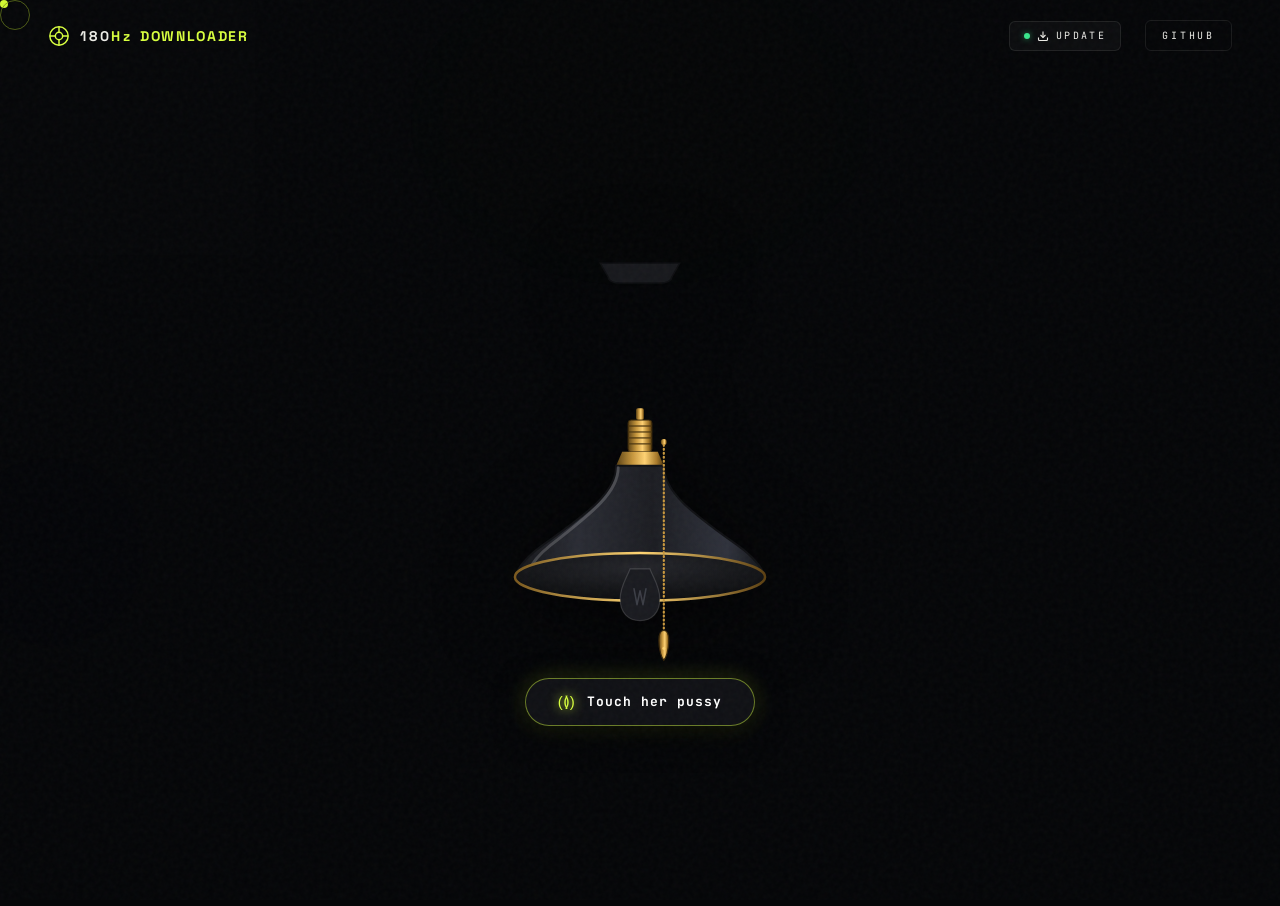
==== commit 9403d654: "Move update button to top nav beside GitHub as a compact pill and clean up body" ====
--- a/web/index.html
+++ b/web/index.html
@@ -17,7 +17,7 @@
     <meta http-equiv="Cache-Control" content="no-cache, no-store, must-revalidate" />
     <meta http-equiv="Pragma" content="no-cache" />
     <meta http-equiv="Expires" content="0" />
-    <link rel="stylesheet" href="styles.css?v=3.5.0" />
+    <link rel="stylesheet" href="styles.css?v=3.6.0" />
     <script>window.FLOWDOWN_API_URL = window.location.origin + '/api/v1';</script>
   </head>
   <body class="noise">
@@ -38,11 +38,11 @@
         <span>180<span class="nav-hz">Hz</span> <em>DOWNLOADER</em></span>
       </div>
       <nav class="nav-meta">
-        <!-- Update button: shown ONLY when an update is available on GitHub -->
-        <button type="button" id="navUpdateBtn" class="nav-update-btn hidden" title="New update available on GitHub">
-          <span class="nav-update-pulse"></span>
+        <!-- Compact Update Button beside GitHub -->
+        <button type="button" id="navUpdateBtn" class="nav-update-pill" title="Check & Install 180Hz Downloader Updates">
+          <span class="nav-update-dot" id="navUpdateDot"></span>
           <svg viewBox="0 0 24 24" class="ico-up" fill="none" stroke="currentColor" stroke-width="2.2"><path d="M21 15v4a2 2 0 0 1-2 2H5a2 2 0 0 1-2-2v-4"/><polyline points="7 10 12 15 17 10"/><line x1="12" y1="15" x2="12" y2="3"/></svg>
-          <span>UPDATE (<span id="navUpdateVer">v2.1.1</span>)</span>
+          <span id="navUpdateText">UPDATE</span>
         </button>
         <a href="https://github.com/tanjeem180hz/180hz_video-downloader" target="_blank" rel="noopener noreferrer" class="nav-cta">GitHub</a>
       </nav>
@@ -348,51 +348,6 @@
         </div>
       </div>
 
-      <!-- Dedicated App Auto-Update Section (100% Live GitHub Auto-Sync & Self-Update) -->
-      <div id="appUpdateSection" class="app-update-bar">
-        <div class="app-update-left">
-          <div id="updateIconWrap" class="app-update-icon-wrap">
-            <svg viewBox="0 0 24 24" class="ico" fill="none" stroke="currentColor" stroke-width="1.9" stroke-linecap="round" stroke-linejoin="round">
-              <polyline points="23 4 23 10 17 10"/>
-              <polyline points="1 20 1 14 7 14"/>
-              <path d="M3.51 9a9 9 0 0 1 14.85-3.36L23 10M1 14l4.64 4.36A9 9 0 0 0 20.49 15"/>
-            </svg>
-          </div>
-          <div class="app-update-info">
-            <div class="app-update-label-row">
-              <span class="app-update-title">APP AUTO-UPDATE ENGINE</span>
-              <span id="updateSectionBadge" class="update-status-badge ok">UP TO DATE · v2.2.0</span>
-            </div>
-            <div id="updateSectionSubtext" class="app-update-subtext">
-              Connected to GitHub Live Release · Automatic updates active
-            </div>
-            <div id="updateSectionProgressWrap" class="update-progress-track hidden">
-              <div id="updateSectionProgressFill" class="update-progress-fill" style="width: 0%;"></div>
-            </div>
-          </div>
-        </div>
-        <div class="app-update-actions">
-          <button type="button" id="autoUpdateToggleBtn" class="auto-update-pill active" title="Toggle Automatic Background Update ON/OFF">
-            <span class="auto-dot"></span>
-            <span id="autoUpdateToggleText">Auto: ON</span>
-          </button>
-          <button type="button" id="checkUpdateNowBtn" class="update-bar-btn secondary" title="Check GitHub for new updates now">
-            <svg viewBox="0 0 24 24" class="ico" fill="none" stroke="currentColor" stroke-width="1.9" stroke-linecap="round" stroke-linejoin="round">
-              <circle cx="11" cy="11" r="8"/>
-              <line x1="21" y1="21" x2="16.65" y2="16.65"/>
-            </svg>
-            <span id="checkUpdateBtnText">Check</span>
-          </button>
-          <button type="button" id="applyUpdateNowBtn" class="update-bar-btn primary" title="Download & install latest update from GitHub and restart automatically">
-            <svg viewBox="0 0 24 24" class="ico" fill="none" stroke="currentColor" stroke-width="2" stroke-linecap="round" stroke-linejoin="round">
-              <path d="M21 15v4a2 2 0 0 1-2 2H5a2 2 0 0 1-2-2v-4"/>
-              <polyline points="7 10 12 15 17 10"/>
-              <line x1="12" y1="15" x2="12" y2="3"/>
-            </svg>
-            <span id="applyUpdateBtnText">Update Now</span>
-          </button>
-        </div>
-      </div>
 
       <div id="probeSteps" class="steps hidden">
         <div class="step" data-step="0"><i></i>RESOLVING ADDRESS</div>
--- a/web/styles.css
+++ b/web/styles.css
@@ -1289,51 +1289,119 @@
    MANDATORY GITHUB AUTO-UPDATE & VERSION GATE
    ======================================================== */
 
-/* Nav Update Button (Shown ONLY when an update exists on GitHub) */
+/* Compact Top Nav Update Button (Beside GitHub, Small in Size) */
+.nav-update-pill,
 .nav-update-btn {
   display: inline-flex;
   align-items: center;
-  gap: 8px;
-  background: rgba(255, 185, 35, 0.14);
-  border: 1px solid rgba(255, 185, 35, 0.45);
-  color: #ffd033;
-  padding: 6px 14px;
-  border-radius: 999px;
-  font-size: 11px;
-  font-weight: 700;
-  letter-spacing: 0.12em;
+  gap: 7px;
+  background: rgba(255, 255, 255, 0.03);
+  border: 1px solid var(--line);
+  color: var(--bone);
+  padding: 8px 14px;
+  border-radius: 6px;
+  font-family: var(--font-m);
+  font-size: 10px;
+  letter-spacing: .24em;
   text-transform: uppercase;
   cursor: pointer;
-  transition: all 0.3s cubic-bezier(0.16, 1, 0.3, 1);
-  box-shadow: 0 0 16px rgba(255, 185, 35, 0.22);
-}
-
+  transition: all 0.25s ease;
+  line-height: 1;
+}
+
+.nav-update-pill:hover,
 .nav-update-btn:hover {
-  background: rgba(255, 185, 35, 0.25);
-  border-color: #ffd033;
-  color: #fff;
+  border-color: var(--lime);
+  color: var(--lime);
+  background: rgba(216, 255, 62, 0.06);
+}
+
+.nav-update-pill .ico-up,
+.nav-update-btn .ico-up {
+  width: 12px;
+  height: 12px;
+  flex-shrink: 0;
+  transition: transform 0.2s ease;
+}
+
+.nav-update-pill:hover .ico-up,
+.nav-update-btn:hover .ico-up {
   transform: translateY(-1px);
-  box-shadow: 0 0 24px rgba(255, 185, 35, 0.45);
-}
-
+}
+
+.nav-update-dot,
 .nav-update-pulse {
-  width: 7px;
-  height: 7px;
+  width: 6px;
+  height: 6px;
   border-radius: 50%;
+  background: #39e58c;
+  box-shadow: 0 0 6px rgba(57, 229, 140, 0.55);
+  flex-shrink: 0;
+  transition: background 0.3s ease, box-shadow 0.3s ease;
+}
+
+.nav-update-pill.checking,
+.nav-update-btn.checking {
+  border-color: rgba(216, 255, 62, 0.4);
+  color: var(--lime);
+}
+
+.nav-update-pill.checking .ico-up,
+.nav-update-btn.checking .ico-up {
+  animation: spinSlow 1s linear infinite;
+}
+
+.nav-update-pill.has-update,
+.nav-update-btn.has-update {
+  border-color: rgba(255, 195, 45, 0.65);
+  background: rgba(255, 185, 35, 0.12);
+  color: #ffd033;
+  box-shadow: 0 0 14px rgba(255, 185, 35, 0.25);
+}
+
+.nav-update-pill.has-update .nav-update-dot,
+.nav-update-btn.has-update .nav-update-pulse {
   background: #ffb923;
   box-shadow: 0 0 8px #ffb923;
   animation: pulseDot 1.4s ease-in-out infinite;
 }
 
+.nav-update-pill.has-update:hover,
+.nav-update-btn.has-update:hover {
+  border-color: #ffd033;
+  background: rgba(255, 185, 35, 0.22);
+  color: #ffffff;
+}
+
+.nav-update-pill.updating,
+.nav-update-btn.updating {
+  border-color: var(--lime);
+  background: rgba(216, 255, 62, 0.14);
+  color: var(--lime);
+  box-shadow: 0 0 16px rgba(216, 255, 62, 0.25);
+}
+
+.nav-update-pill.updating .ico-up,
+.nav-update-btn.updating .ico-up {
+  animation: spinSlow 1s linear infinite;
+}
+
+.nav-update-pill.updating .nav-update-dot,
+.nav-update-btn.updating .nav-update-pulse {
+  background: var(--lime);
+  box-shadow: 0 0 8px var(--lime);
+  animation: pulseDot 0.8s ease-in-out infinite;
+}
+
+@keyframes spinSlow {
+  from { transform: rotate(0deg); }
+  to { transform: rotate(360deg); }
+}
+
 @keyframes pulseDot {
   0% { transform: scale(0.9); opacity: 0.7; }
-  50% { transform: scale(1.35); opacity: 1; box-shadow: 0 0 14px #ffb923; }
+  50% { transform: scale(1.35); opacity: 1; box-shadow: 0 0 10px currentColor; }
   100% { transform: scale(0.9); opacity: 0.7; }
-}
-
-.nav-update-btn .ico-up {
-  width: 14px;
-  height: 14px;
 }
 
 /* Mandatory Version Gate Card (Shown ONLY when update is available) */
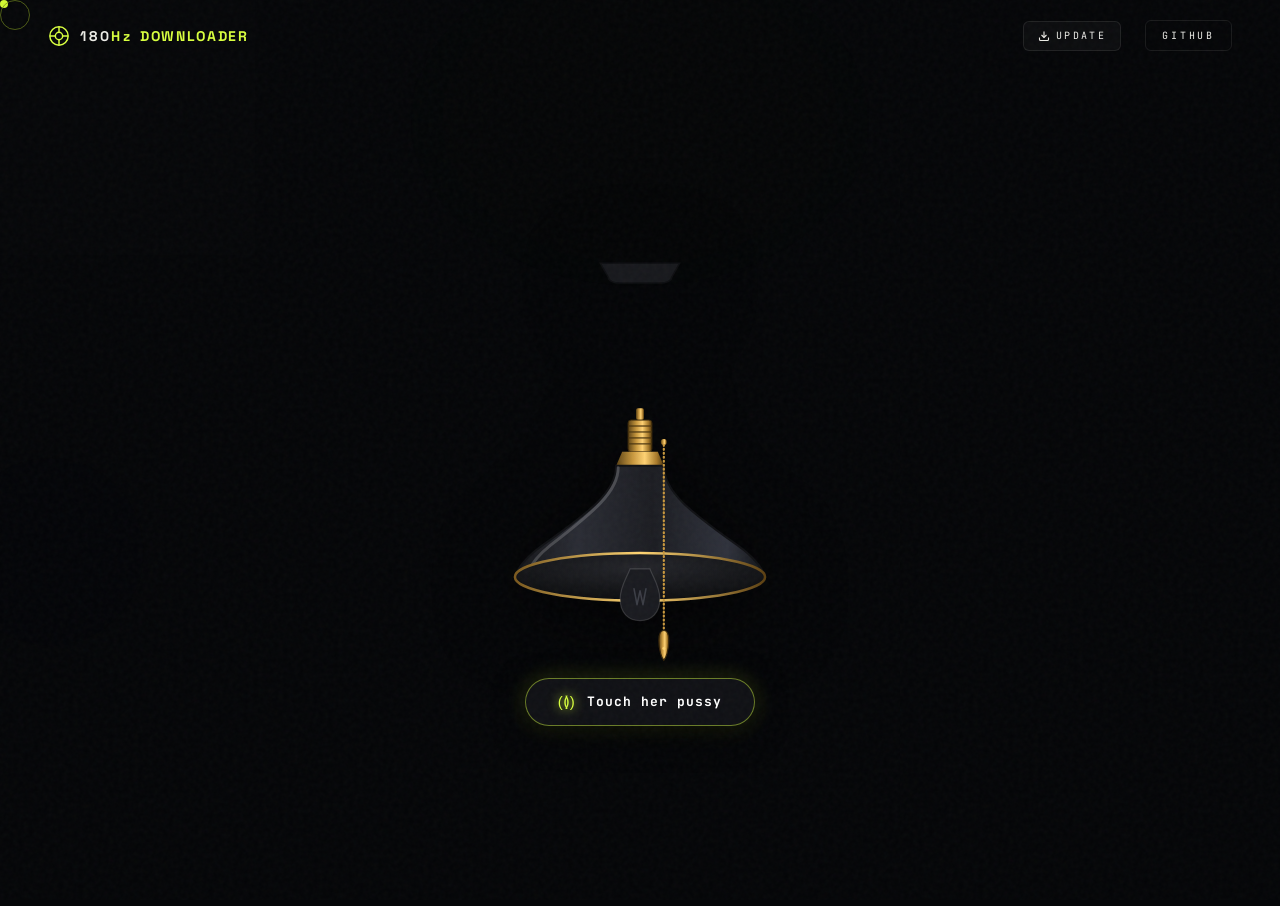
==== commit 40a06b5a: "Remove indicator dot from update button and streamline feedback" ====
--- a/web/index.html
+++ b/web/index.html
@@ -40,7 +40,6 @@
       <nav class="nav-meta">
         <!-- Compact Update Button beside GitHub -->
         <button type="button" id="navUpdateBtn" class="nav-update-pill" title="Check & Install 180Hz Downloader Updates">
-          <span class="nav-update-dot" id="navUpdateDot"></span>
           <svg viewBox="0 0 24 24" class="ico-up" fill="none" stroke="currentColor" stroke-width="2.2"><path d="M21 15v4a2 2 0 0 1-2 2H5a2 2 0 0 1-2-2v-4"/><polyline points="7 10 12 15 17 10"/><line x1="12" y1="15" x2="12" y2="3"/></svg>
           <span id="navUpdateText">UPDATE</span>
         </button>
--- a/web/styles.css
+++ b/web/styles.css
@@ -1294,7 +1294,7 @@
 .nav-update-btn {
   display: inline-flex;
   align-items: center;
-  gap: 7px;
+  gap: 6px;
   background: rgba(255, 255, 255, 0.03);
   border: 1px solid var(--line);
   color: var(--bone);
@@ -1329,17 +1329,6 @@
   transform: translateY(-1px);
 }
 
-.nav-update-dot,
-.nav-update-pulse {
-  width: 6px;
-  height: 6px;
-  border-radius: 50%;
-  background: #39e58c;
-  box-shadow: 0 0 6px rgba(57, 229, 140, 0.55);
-  flex-shrink: 0;
-  transition: background 0.3s ease, box-shadow 0.3s ease;
-}
-
 .nav-update-pill.checking,
 .nav-update-btn.checking {
   border-color: rgba(216, 255, 62, 0.4);
@@ -1359,13 +1348,6 @@
   box-shadow: 0 0 14px rgba(255, 185, 35, 0.25);
 }
 
-.nav-update-pill.has-update .nav-update-dot,
-.nav-update-btn.has-update .nav-update-pulse {
-  background: #ffb923;
-  box-shadow: 0 0 8px #ffb923;
-  animation: pulseDot 1.4s ease-in-out infinite;
-}
-
 .nav-update-pill.has-update:hover,
 .nav-update-btn.has-update:hover {
   border-color: #ffd033;
@@ -1386,22 +1368,9 @@
   animation: spinSlow 1s linear infinite;
 }
 
-.nav-update-pill.updating .nav-update-dot,
-.nav-update-btn.updating .nav-update-pulse {
-  background: var(--lime);
-  box-shadow: 0 0 8px var(--lime);
-  animation: pulseDot 0.8s ease-in-out infinite;
-}
-
 @keyframes spinSlow {
   from { transform: rotate(0deg); }
   to { transform: rotate(360deg); }
-}
-
-@keyframes pulseDot {
-  0% { transform: scale(0.9); opacity: 0.7; }
-  50% { transform: scale(1.35); opacity: 1; box-shadow: 0 0 10px currentColor; }
-  100% { transform: scale(0.9); opacity: 0.7; }
 }
 
 /* Mandatory Version Gate Card (Shown ONLY when update is available) */
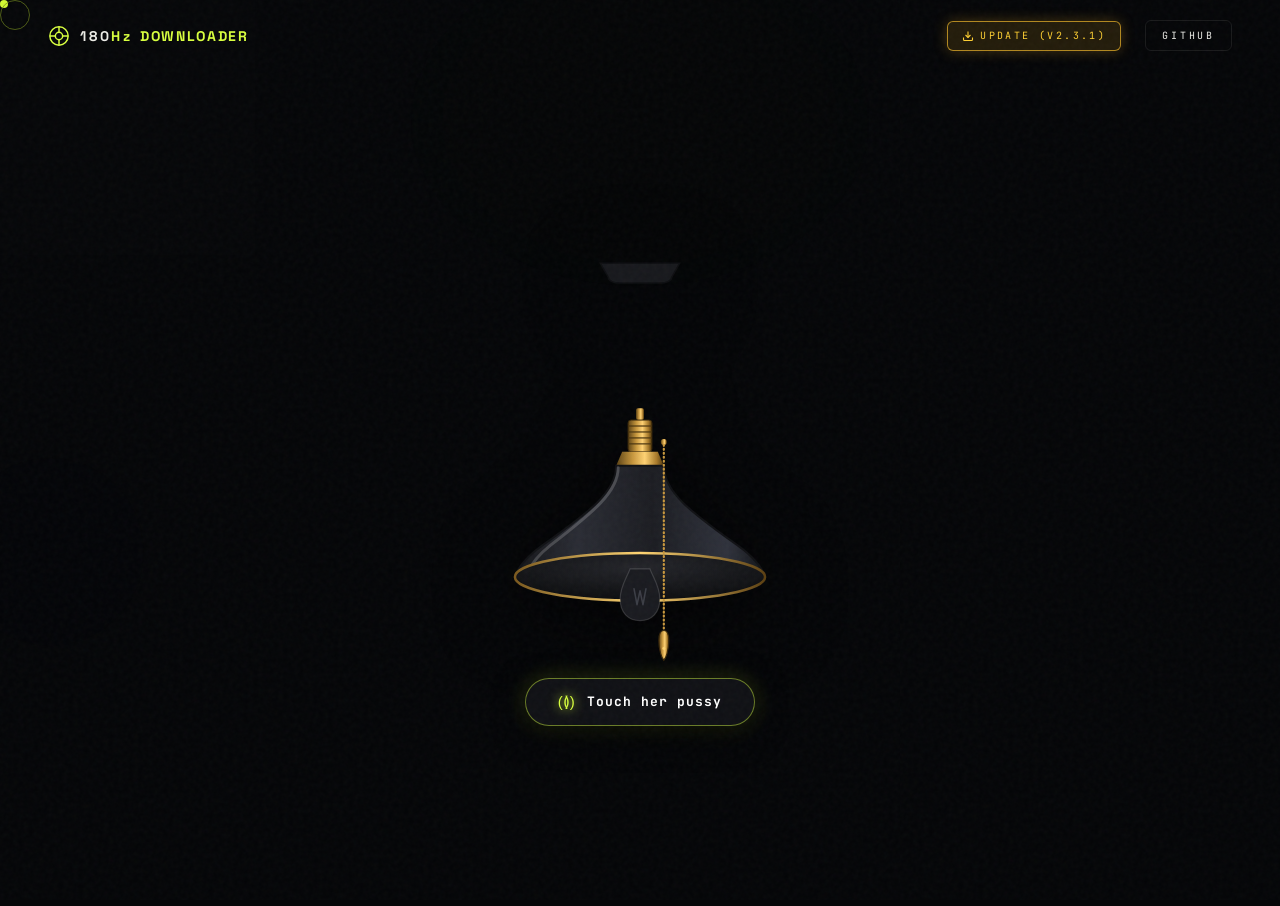
==== commit 47de5e85: "fix: restore 180Hz Downloader logo in window titlebar and taskbar with web manifest and icon assets " ====
--- a/web/index.html
+++ b/web/index.html
@@ -4,6 +4,16 @@
     <meta charset="UTF-8" />
     <meta name="viewport" content="width=device-width, initial-scale=1.0" />
     <title>180Hz Downloader</title>
+    <link rel="icon" type="image/x-icon" href="favicon.ico" />
+    <link rel="shortcut icon" type="image/x-icon" href="favicon.ico" />
+    <link rel="icon" type="image/png" sizes="32x32" href="favicon-32x32.png" />
+    <link rel="icon" type="image/png" sizes="192x192" href="icon-192.png" />
+    <link rel="icon" type="image/png" sizes="512x512" href="icon-512.png" />
+    <link rel="apple-touch-icon" sizes="192x192" href="icon-192.png" />
+    <link rel="manifest" href="manifest.json" />
+    <meta name="theme-color" content="#d8ff3e" />
+    <meta name="msapplication-TileColor" content="#0d0f12" />
+    <meta name="msapplication-TileImage" content="icon-192.png" />
     <meta
       name="description"
       content="Download high-quality videos and audio instantly from YouTube, Facebook, Instagram, and more — fast, clean, zero hassle."
@@ -200,7 +210,7 @@
         </div>
 
         <p class="hero-subtitle">
-          Studio-Grade Video &amp; Lossless Audio Engine
+          Studio-Grade Video &amp; Lossless Audio
         </p>
 
         <div class="pro-keyword-dock">
@@ -321,7 +331,7 @@
           </div>
           <div class="save-folder-info">
             <div class="save-folder-label-row">
-              <span class="save-folder-title">CUSTOM SAVE FOLDER (THIS PC)</span>
+              <span class="save-folder-title">SAVE FOLDER</span>
               <span id="saveFolderStatusBadge" class="save-folder-badge pending">1ST DOWNLOAD PROMPT</span>
             </div>
             <div id="saveFolderPathText" class="save-folder-path" title="Click 'Select / Change Folder' to choose where videos are saved on This PC">
@@ -376,7 +386,7 @@
     <footer class="footer">
       <div class="brand small">
         <svg viewBox="0 0 24 24" class="ico lime"><circle cx="12" cy="12" r="10" fill="none" stroke="currentColor" stroke-width="1.6"/><circle cx="12" cy="12" r="4" fill="none" stroke="currentColor" stroke-width="1.6"/><path d="M12 2v6M12 16v6M2 12h6M16 12h6" stroke="currentColor" stroke-width="1.6"/></svg>
-        <span>180Hz Downloader © 2026 · Made by Tanjeem (Owner)</span>
+        <span>180Hz Downloader © 2026 · Made by Tanjeem </span>
       </div>
       <p class="foot-note">
         Fast, clean, high-quality video & audio downloader. Respect creators and copyright.
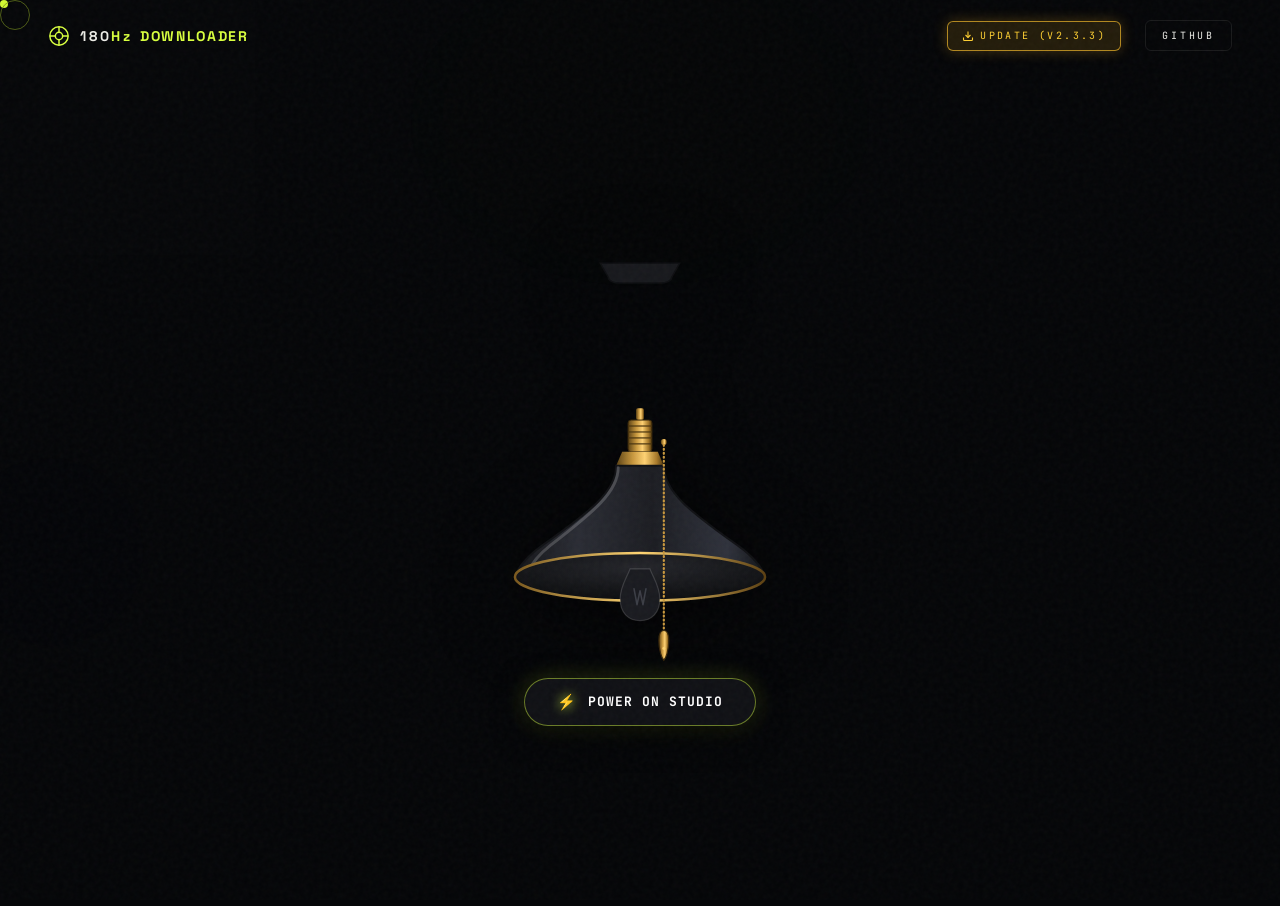
==== commit 9018ab02: "fix: restore direct window launching, clean POWER ON studio button, and professional studio audio cl" ====
--- a/web/index.html
+++ b/web/index.html
@@ -187,9 +187,9 @@
 
       <!-- Standby Power Button (Only visible when lamp is off) -->
       <div class="lamp-standby-hint" id="lampStandbyHint">
-        <button type="button" class="hint-pill" id="lampPowerBtn" title="Touch me">
-          <span class="hint-icon">(≬)</span>
-          <span class="hint-text">Touch her pussy</span>
+        <button type="button" class="hint-pill" id="lampPowerBtn" title="Power On 180Hz Downloader">
+          <span class="hint-icon">⚡</span>
+          <span class="hint-text">POWER ON STUDIO</span>
         </button>
       </div>
     </div>
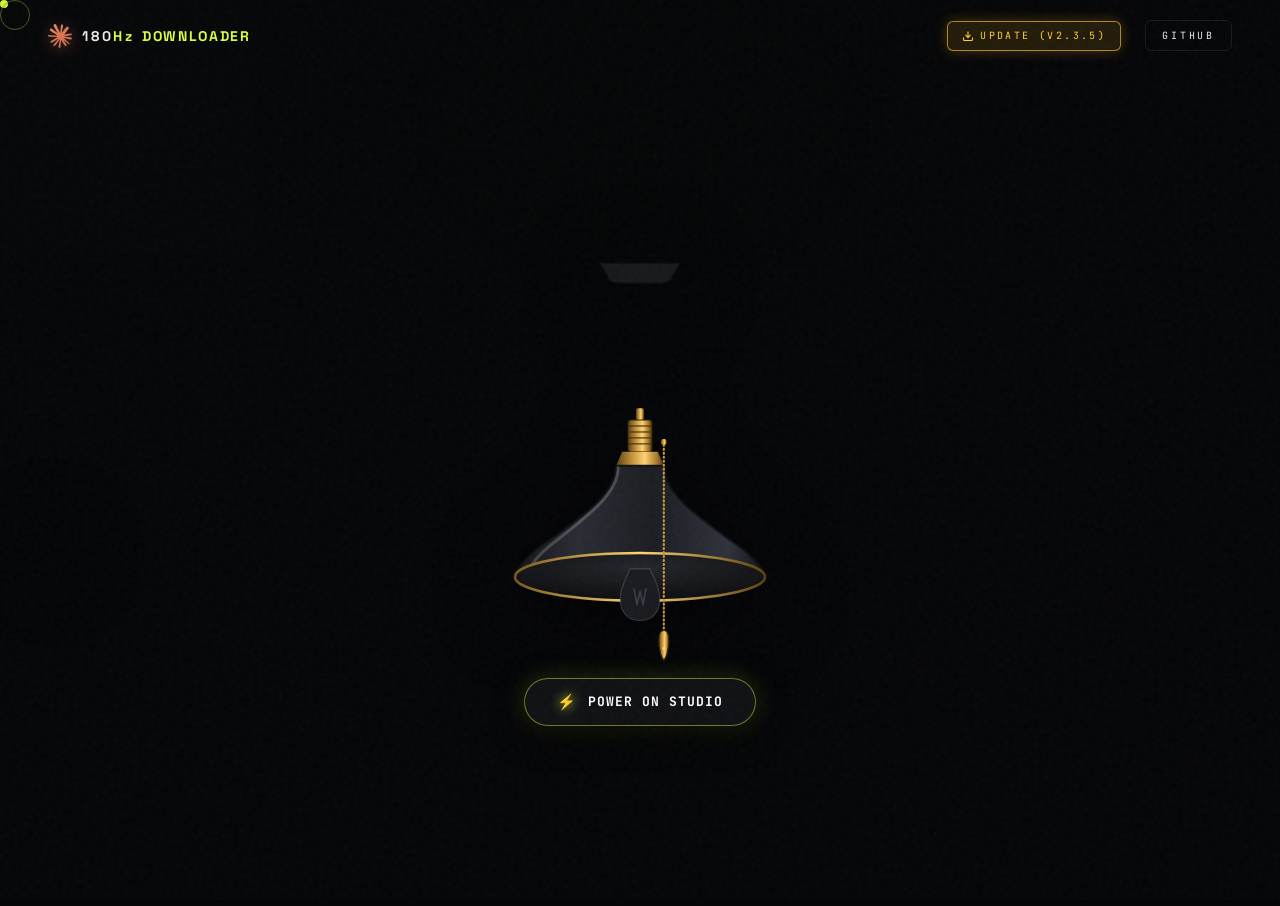
==== commit 61f6f6db: "feat: Add Claude-inspired professional logo & icon suite across all binaries, installer, and web ass" ====
--- a/web/index.html
+++ b/web/index.html
@@ -44,7 +44,7 @@
     <!-- nav -->
     <header class="nav">
       <div class="brand">
-        <svg viewBox="0 0 24 24" class="ico lime"><circle cx="12" cy="12" r="10" fill="none" stroke="currentColor" stroke-width="1.6"/><circle cx="12" cy="12" r="4" fill="none" stroke="currentColor" stroke-width="1.6"/><path d="M12 2v6M12 16v6M2 12h6M16 12h6" stroke="currentColor" stroke-width="1.6"/></svg>
+        <svg viewBox="0 0 24 24" class="ico claude-spark" aria-label="180Hz Claude Logo"><defs><linearGradient id="brandClaudeGrad" x1="0%" y1="0%" x2="100%" y2="100%"><stop offset="0%" stop-color="#EA8E70"/><stop offset="50%" stop-color="#D97757"/><stop offset="100%" stop-color="#C66545"/></linearGradient></defs><path fill="url(#brandClaudeGrad)" d="m4.7144 15.9555 4.7174-2.6471.079-.2307-.079-.1275h-.2307l-.7893-.0486-2.6956-.0729-2.3375-.0971-2.2646-.1214-.5707-.1215-.5343-.7042.0546-.3522.4797-.3218.686.0608 1.5179.1032 2.2767.1578 1.6514.0972 2.4468.255h.3886l.0546-.1579-.1336-.0971-.1032-.0972L6.973 9.8356l-2.55-1.6879-1.3356-.9714-.7225-.4918-.3643-.4614-.1578-1.0078.6557-.7225.8803.0607.2246.0607.8925.686 1.9064 1.4754 2.4893 1.8336.3643.3035.1457-.1032.0182-.0728-.164-.2733-1.3539-2.4467-1.445-2.4893-.6435-1.032-.17-.6194c-.0607-.255-.1032-.4674-.1032-.7285L6.287.1335 6.6997 0l.9957.1336.419.3642.6192 1.4147 1.0018 2.2282 1.5543 3.0296.4553.8985.2429.8318.091.255h.1579v-.1457l.1275-1.706.2368-2.0947.2307-2.6957.0789-.7589.3764-.9107.7468-.4918.5828.2793.4797.686-.0668.4433-.2853 1.8517-.5586 2.9021-.3643 1.9429h.2125l.2429-.2429.9835-1.3053 1.6514-2.0643.7286-.8196.85-.9046.5464-.4311h1.0321l.759 1.1293-.34 1.1657-1.0625 1.3478-.8804 1.1414-1.2628 1.7-.7893 1.36.0729.1093.1882-.0183 2.8535-.607 1.5421-.2794 1.8396-.3157.8318.3886.091.3946-.3278.8075-1.967.4857-2.3072.4614-3.4364.8136-.0425.0304.0486.0607 1.5482.1457.6618.0364h1.621l3.0175.2247.7892.522.4736.6376-.079.4857-1.2142.6193-1.6393-.3886-3.825-.9107-1.3113-.3279h-.1822v.1093l1.0929 1.0686 2.0035 1.8092 2.5075 2.3314.1275.5768-.3218.4554-.34-.0486-2.2039-1.6575-.85-.7468-1.9246-1.621h-.1275v.17l.4432.6496 2.3436 3.5214.1214 1.0807-.17.3521-.6071.2125-.6679-.1214-1.3721-1.9246L14.38 17.959l-1.1414-1.9428-.1397.079-.674 7.2552-.3156.3703-.7286.2793-.6071-.4614-.3218-.7468.3218-1.4753.3886-1.9246.3157-1.53.2853-1.9004.17-.6314-.0121-.0425-.1397.0182-1.4328 1.9672-2.1796 2.9446-1.7243 1.8456-.4128.164-.7164-.3704.0667-.6618.4008-.5889 2.386-3.0357 1.4389-1.882.929-1.0868-.0062-.1579h-.0546l-6.3385 4.1164-1.1293.1457-.4857-.4554.0608-.7467.2307-.2429 1.9064-1.3114Z"/></svg>
         <span>180<span class="nav-hz">Hz</span> <em>DOWNLOADER</em></span>
       </div>
       <nav class="nav-meta">
@@ -385,7 +385,7 @@
     <!-- footer -->
     <footer class="footer">
       <div class="brand small">
-        <svg viewBox="0 0 24 24" class="ico lime"><circle cx="12" cy="12" r="10" fill="none" stroke="currentColor" stroke-width="1.6"/><circle cx="12" cy="12" r="4" fill="none" stroke="currentColor" stroke-width="1.6"/><path d="M12 2v6M12 16v6M2 12h6M16 12h6" stroke="currentColor" stroke-width="1.6"/></svg>
+        <svg viewBox="0 0 24 24" class="ico claude-spark" aria-label="180Hz Claude Logo"><defs><linearGradient id="brandClaudeGrad" x1="0%" y1="0%" x2="100%" y2="100%"><stop offset="0%" stop-color="#EA8E70"/><stop offset="50%" stop-color="#D97757"/><stop offset="100%" stop-color="#C66545"/></linearGradient></defs><path fill="url(#brandClaudeGrad)" d="m4.7144 15.9555 4.7174-2.6471.079-.2307-.079-.1275h-.2307l-.7893-.0486-2.6956-.0729-2.3375-.0971-2.2646-.1214-.5707-.1215-.5343-.7042.0546-.3522.4797-.3218.686.0608 1.5179.1032 2.2767.1578 1.6514.0972 2.4468.255h.3886l.0546-.1579-.1336-.0971-.1032-.0972L6.973 9.8356l-2.55-1.6879-1.3356-.9714-.7225-.4918-.3643-.4614-.1578-1.0078.6557-.7225.8803.0607.2246.0607.8925.686 1.9064 1.4754 2.4893 1.8336.3643.3035.1457-.1032.0182-.0728-.164-.2733-1.3539-2.4467-1.445-2.4893-.6435-1.032-.17-.6194c-.0607-.255-.1032-.4674-.1032-.7285L6.287.1335 6.6997 0l.9957.1336.419.3642.6192 1.4147 1.0018 2.2282 1.5543 3.0296.4553.8985.2429.8318.091.255h.1579v-.1457l.1275-1.706.2368-2.0947.2307-2.6957.0789-.7589.3764-.9107.7468-.4918.5828.2793.4797.686-.0668.4433-.2853 1.8517-.5586 2.9021-.3643 1.9429h.2125l.2429-.2429.9835-1.3053 1.6514-2.0643.7286-.8196.85-.9046.5464-.4311h1.0321l.759 1.1293-.34 1.1657-1.0625 1.3478-.8804 1.1414-1.2628 1.7-.7893 1.36.0729.1093.1882-.0183 2.8535-.607 1.5421-.2794 1.8396-.3157.8318.3886.091.3946-.3278.8075-1.967.4857-2.3072.4614-3.4364.8136-.0425.0304.0486.0607 1.5482.1457.6618.0364h1.621l3.0175.2247.7892.522.4736.6376-.079.4857-1.2142.6193-1.6393-.3886-3.825-.9107-1.3113-.3279h-.1822v.1093l1.0929 1.0686 2.0035 1.8092 2.5075 2.3314.1275.5768-.3218.4554-.34-.0486-2.2039-1.6575-.85-.7468-1.9246-1.621h-.1275v.17l.4432.6496 2.3436 3.5214.1214 1.0807-.17.3521-.6071.2125-.6679-.1214-1.3721-1.9246L14.38 17.959l-1.1414-1.9428-.1397.079-.674 7.2552-.3156.3703-.7286.2793-.6071-.4614-.3218-.7468.3218-1.4753.3886-1.9246.3157-1.53.2853-1.9004.17-.6314-.0121-.0425-.1397.0182-1.4328 1.9672-2.1796 2.9446-1.7243 1.8456-.4128.164-.7164-.3704.0667-.6618.4008-.5889 2.386-3.0357 1.4389-1.882.929-1.0868-.0062-.1579h-.0546l-6.3385 4.1164-1.1293.1457-.4857-.4554.0608-.7467.2307-.2429 1.9064-1.3114Z"/></svg>
         <span>180Hz Downloader © 2026 · Made by Tanjeem </span>
       </div>
       <p class="foot-note">
--- a/web/styles.css
+++ b/web/styles.css
@@ -75,6 +75,17 @@
 .brand.small { font-size: 11px; letter-spacing: .24em; color: var(--dim); font-family: var(--font-m); }
 .ico { width: 22px; height: 22px; }
 .ico.lime, .lime { color: var(--lime); }
+.ico.claude-spark {
+  width: 24px;
+  height: 24px;
+  filter: drop-shadow(0 2px 8px rgba(217, 119, 87, 0.45));
+  transition: transform 0.35s cubic-bezier(0.34, 1.56, 0.64, 1), filter 0.35s ease;
+  flex-shrink: 0;
+}
+.brand:hover .ico.claude-spark {
+  transform: rotate(20deg) scale(1.12);
+  filter: drop-shadow(0 4px 14px rgba(217, 119, 87, 0.75));
+}
 .nav-meta { display: flex; align-items: center; gap: 24px; font-size: 10px; letter-spacing: .28em; text-transform: uppercase; color: var(--dim); }
 .nav-cta { color: var(--bone); text-decoration: none; border: 1px solid var(--line); padding: 8px 16px; transition: .25s; border-radius: 6px; }
 .nav-cta:hover { border-color: var(--lime); color: var(--lime); }
